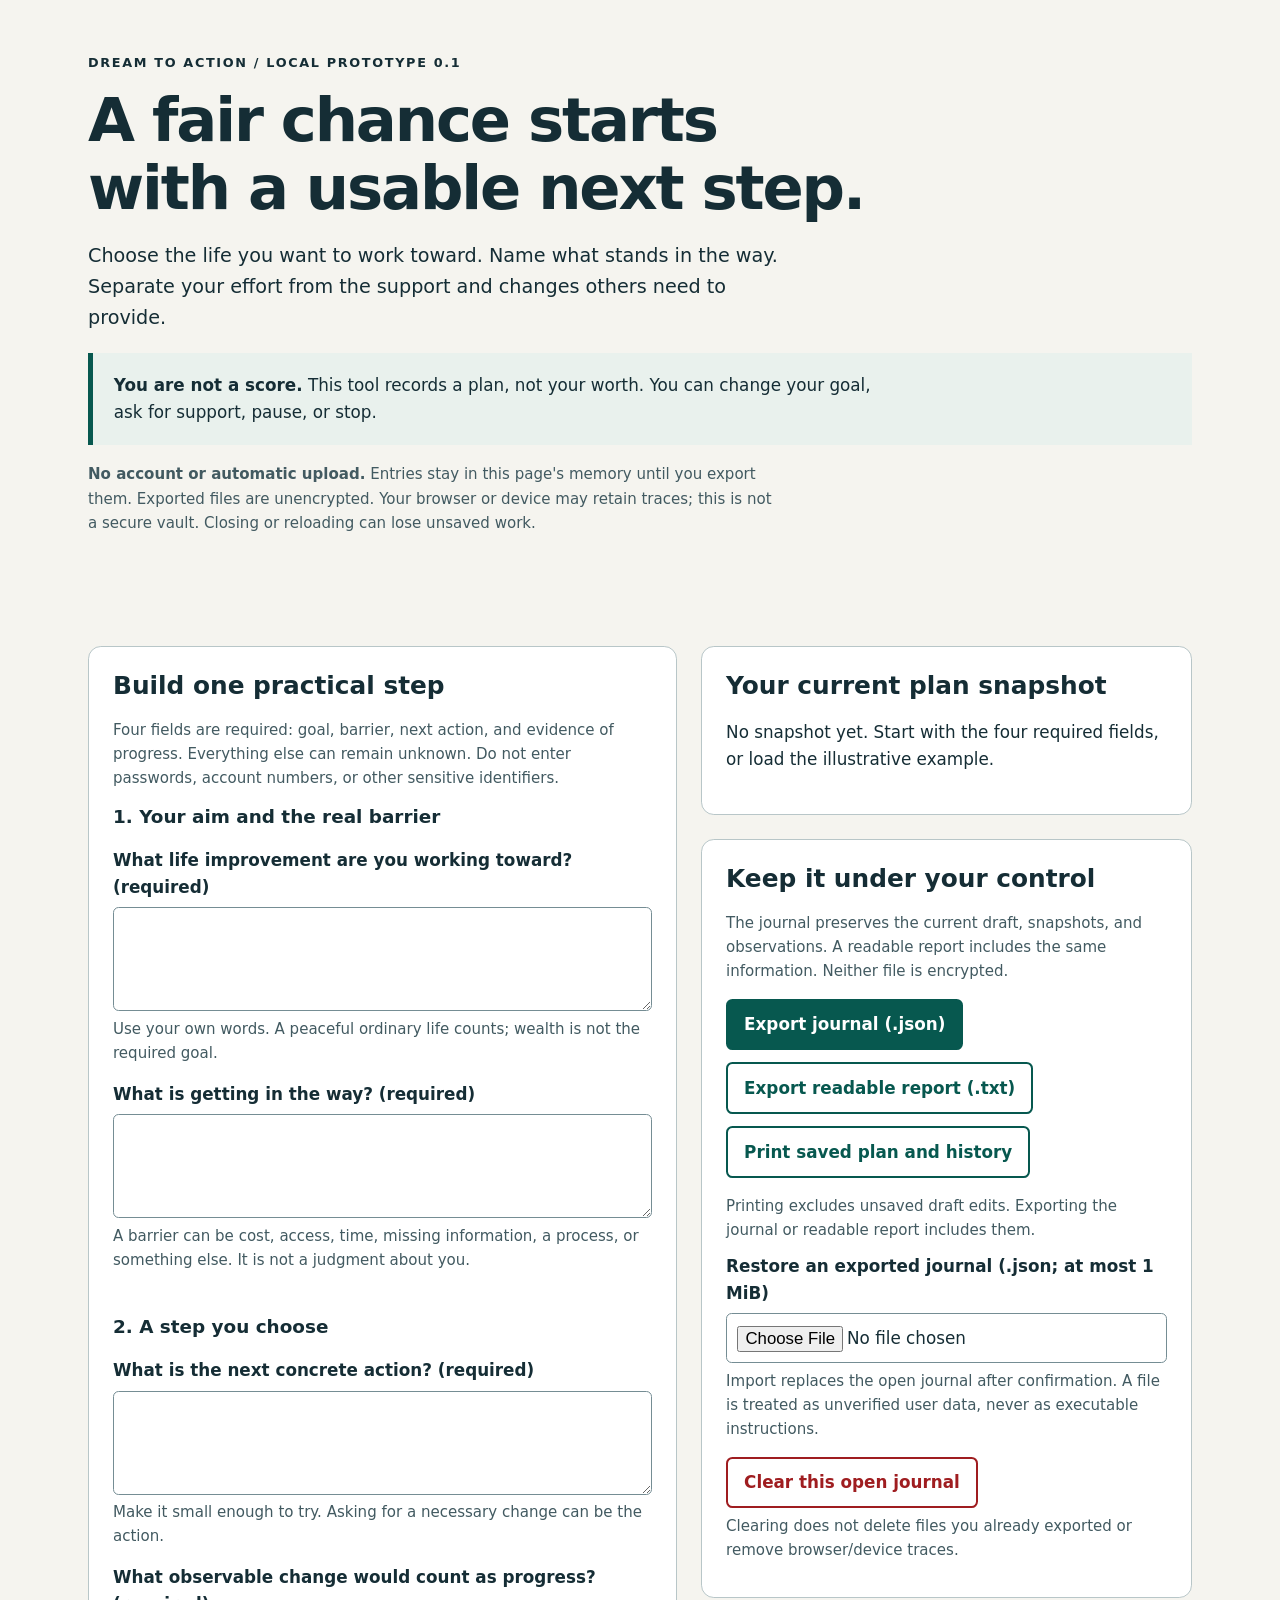
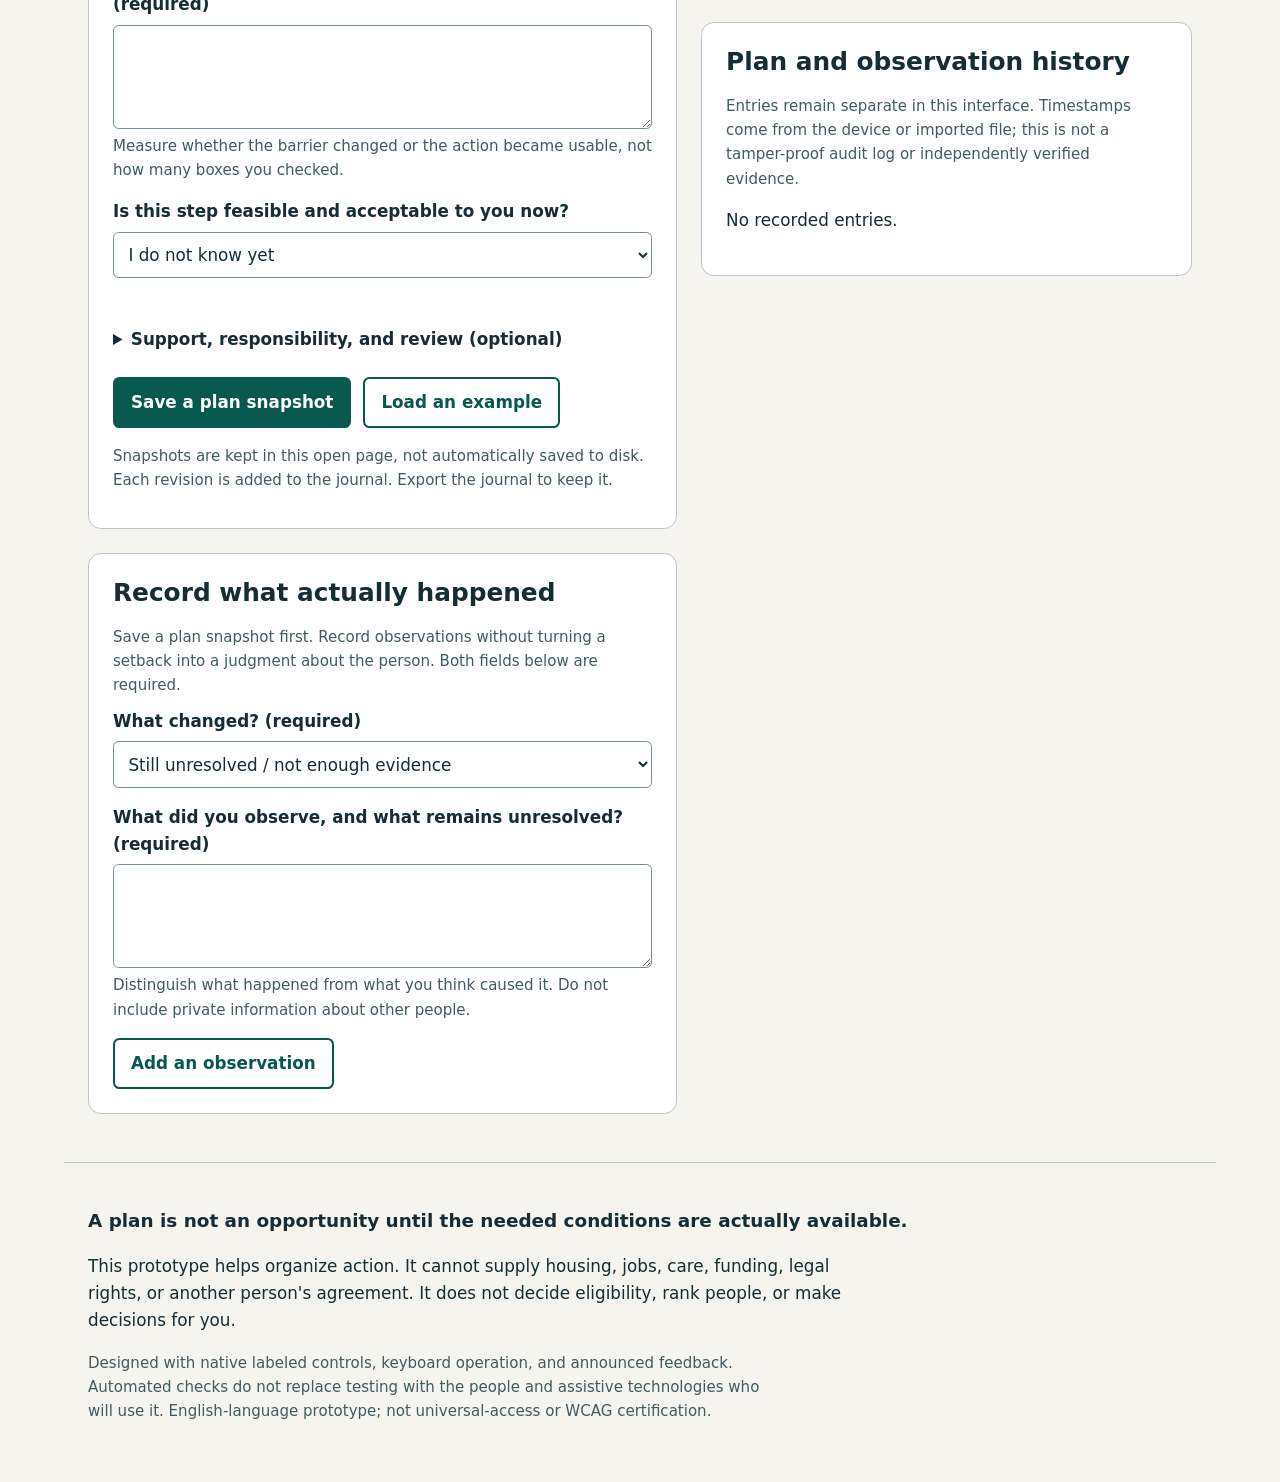
==== index.html @ 6ec4b495 "Publish complete Dream to Action v0.1 with founding conversation and reproducibility checks Preserve" ====
<!doctype html>
<html lang="en">
<head>
<meta charset="utf-8">
<meta name="viewport" content="width=device-width, initial-scale=1">
<meta http-equiv="Content-Security-Policy" content="default-src 'none'; script-src 'sha256-R9F+Taz3byM8hyE/hHbQp2+/7VkhnwLagplMuANRG6Q='; style-src 'sha256-uotKH2e8E8vW1RU0Y1NpC5rX1EJwdZsv2LJF6zvlFgg='; connect-src 'none'; img-src 'none'; font-src 'none'; base-uri 'none'; form-action 'none'; object-src 'none'">
<meta name="description" content="A local, person-directed workbench for one goal, one barrier, one next step, and an honest review.">
<title>Dream to Action — One goal. One barrier. One next step.</title>
<style>
:root { color-scheme: light; --ink:#152d35; --muted:#425a61; --paper:#f5f4ef; --white:#fff; --line:#b8c6c8; --accent:#07584f; --soft:#e9f1ed; --warn:#713b00; --error:#9f1d20; }
* { box-sizing:border-box; }
body { margin:0; background:var(--paper); color:var(--ink); font:1.05rem/1.6 system-ui,-apple-system,"Segoe UI",sans-serif; }
a { color:var(--accent); text-decoration-thickness:.12em; text-underline-offset:.16em; }
button,input,textarea,select { font:inherit; }
button,a,input,textarea,select,summary { touch-action:manipulation; }
:focus-visible { outline:3px solid #111; outline-offset:4px; }
.skip { position:absolute; top:-8rem; left:1rem; background:white; padding:1rem; z-index:10; }
.skip:focus { top:1rem; }
header,main,footer { max-width:72rem; margin:auto; padding:1.5rem; }
header { padding-top:2.5rem; padding-bottom:1rem; }
.kicker { text-transform:uppercase; letter-spacing:.13em; font-size:.8rem; font-weight:750; }
h1 { font-size:clamp(2.3rem,5vw,3.8rem); line-height:1.12; margin:.5rem 0 1rem; letter-spacing:-.035em; }
h2 { line-height:1.25; font-size:1.55rem; margin:0 0 1rem; }
h3 { font-size:1.12rem; margin:1.5rem 0 .4rem; }
p { max-width:72ch; }
.lead { font-size:1.2rem; max-width:58ch; }
.muted,.hint { color:var(--muted); }
.hint { font-size:.94rem; margin:.35rem 0 .7rem; }
.notice { border-left:5px solid var(--accent); background:var(--soft); padding:1rem 1.3rem; margin:1.1rem 0; }
.notice p { margin:.2rem 0; }
.layout { display:grid; grid-template-columns:minmax(0,1.2fr) minmax(0,1fr); gap:1.5rem; align-items:start; }
.panel { background:var(--white); border:1px solid var(--line); border-radius:.8rem; padding:1.5rem; margin-bottom:1.5rem; min-width:0; }
fieldset { border:0; margin:0 0 1.5rem; padding:0; min-width:0; }
legend { font-size:1.15rem; font-weight:750; margin-bottom:1rem; padding:0; }
.field { margin-bottom:1rem; }
label { display:block; font-weight:650; margin-bottom:.4rem; }
input,textarea,select { display:block; width:100%; border:1.5px solid #758d94; border-radius:.35rem; padding:.65rem; background:white; color:var(--ink); min-height:2.9rem; }
textarea { min-height:6.5rem; resize:vertical; }
[aria-invalid="true"] { border:2px solid var(--error); }
.buttons { display:flex; gap:.75rem; flex-wrap:wrap; margin:1rem 0; }
button { min-height:2.85rem; padding:.65rem 1rem; border:2px solid var(--accent); border-radius:.4rem; background:var(--accent); color:white; cursor:pointer; font-weight:650; }
button.secondary { color:var(--accent); background:white; }
button.danger { border-color:var(--error); color:var(--error); background:white; }
button:hover { text-decoration:underline; }
button:disabled { opacity:.6; cursor:not-allowed; }
small { font-size:.9rem; }
summary { font-weight:650; cursor:pointer; padding:.5rem 0; }
details { margin:.75rem 0; }
.error { border:2px solid var(--error); padding:1rem; margin-bottom:1rem; }
.error p { margin-top:0; font-weight:700; }
#status { min-height:1.6em; font-weight:650; }
.pill { display:inline-block; padding:.25rem .65rem; background:var(--soft); border:1px solid var(--accent); border-radius:.3rem; font-weight:650; }
.warning { color:var(--warn); }
dl { margin:1rem 0; }
dt { font-weight:700; margin-top:1rem; }
dd { margin:.2rem 0 0; white-space:pre-wrap; overflow-wrap:anywhere; }
#history-list { padding-left:1.5rem; }
#history-list li { margin-bottom:1.3rem; padding-left:.2rem; }
#history-list p { margin:.3rem 0; white-space:pre-wrap; overflow-wrap:anywhere; }
.meta { font-size:.9rem; color:var(--muted); }
.rule { font-size:1.15rem; font-weight:650; }
footer { padding-bottom:3rem; border-top:1px solid var(--line); }
[hidden] { display:none!important; }
@media(max-width:50rem) { .layout { grid-template-columns:1fr; } header,main,footer { padding:1.1rem; } .panel { padding:1.1rem; } }
@media print { body { background:white; color:black; font-size:11pt; } header,footer { padding:.4rem; } main { padding:0; } .layout { display:block; } .no-print,#status,#errors,#edit-panel,#review-panel,#file-panel { display:none!important; } .panel { border:0; padding:0; } h1 { font-size:24pt; } #preview-panel { display:block; } #history-list li { break-inside:avoid; } }
</style>
</head>
<body>
<a class="skip" href="#main">Skip to the workbench</a>
<header>
<p class="kicker">Dream to Action / Local prototype 0.1</p>
<h1>A fair chance starts<br>with a usable next step.</h1>
<p class="lead">Choose the life you want to work toward. Name what stands in the way. Separate your effort from the support and changes others need to provide.</p>
<div class="notice"><p><strong>You are not a score.</strong> This tool records a plan, not your worth. You can change your goal, ask for support, pause, or stop.</p></div>
<p class="hint no-print"><strong>No account or automatic upload.</strong> Entries stay in this page's memory until you export them. Exported files are unencrypted. Your browser or device may retain traces; this is not a secure vault. Closing or reloading can lose unsaved work.</p>
<noscript><div class="notice"><p>JavaScript is disabled. The form remains readable, but snapshots, exports, and review records require JavaScript. The companion PILOT.md is a plain-text alternative.</p></div></noscript>
</header>
<main id="main" tabindex="-1">
<p id="status" role="status" aria-live="polite" aria-atomic="true"></p>
<div id="errors" class="error" tabindex="-1" role="alert" aria-atomic="true" hidden></div>
<div class="layout">
<div>
<section class="panel" id="edit-panel" aria-labelledby="edit-title">
<h2 id="edit-title">Build one practical step</h2>
<p class="hint" id="form-help">Four fields are required: goal, barrier, next action, and evidence of progress. Everything else can remain unknown. Do not enter passwords, account numbers, or other sensitive identifiers.</p>
<form id="plan-form" novalidate autocomplete="off" aria-describedby="form-help">
<fieldset><legend>1. Your aim and the real barrier</legend>
<div class="field"><label for="goal">What life improvement are you working toward? (required)</label><textarea id="goal" name="goal" maxlength="4000" required aria-describedby="goal-help"></textarea><p class="hint" id="goal-help">Use your own words. A peaceful ordinary life counts; wealth is not the required goal.</p></div>
<div class="field"><label for="barrier">What is getting in the way? (required)</label><textarea id="barrier" name="barrier" maxlength="4000" required aria-describedby="barrier-help"></textarea><p class="hint" id="barrier-help">A barrier can be cost, access, time, missing information, a process, or something else. It is not a judgment about you.</p></div>
</fieldset>
<fieldset><legend>2. A step you choose</legend>
<div class="field"><label for="action">What is the next concrete action? (required)</label><textarea id="action" name="action" maxlength="4000" required aria-describedby="action-help"></textarea><p class="hint" id="action-help">Make it small enough to try. Asking for a necessary change can be the action.</p></div>
<div class="field"><label for="evidence">What observable change would count as progress? (required)</label><textarea id="evidence" name="evidence" maxlength="4000" required aria-describedby="evidence-help"></textarea><p class="hint" id="evidence-help">Measure whether the barrier changed or the action became usable, not how many boxes you checked.</p></div>
<div class="field"><label for="readiness">Is this step feasible and acceptable to you now?</label><select id="readiness" name="readiness"><option value="unknown">I do not know yet</option><option value="ready">I believe it is ready to try</option><option value="blocked">Support or a change is needed first</option><option value="paused">I choose to pause</option></select></div>
</fieldset>
<details id="support-details"><summary>Support, responsibility, and review (optional)</summary>
<fieldset><legend>3. Do not carry the whole burden yourself</legend>
<div class="field"><label for="owner">Who will take the next action?</label><input id="owner" name="owner" maxlength="4000" value="Me" aria-describedby="owner-help"><p class="hint" id="owner-help">Naming another person does not mean they have agreed. Record only a role or nickname when sufficient.</p></div>
<div class="field"><label for="support">What support or external change does the next action need?</label><textarea id="support" name="support" maxlength="4000" aria-describedby="support-help"></textarea><p class="hint" id="support-help">For example: an accessible form, transport, time, equipment, an introduction, or an institutional decision.</p></div>
<div class="field"><label for="helper">Who could provide that support or change?</label><input id="helper" name="helper" maxlength="4000" aria-describedby="helper-help"><p class="hint" id="helper-help">This is a proposed dependency, not an assigned obligation or a message to that person.</p></div>
<div class="field"><label for="supportStatus">Has the required support been confirmed?</label><select id="supportStatus" name="supportStatus"><option value="unknown">Unknown / not confirmed</option><option value="requested">Requested, awaiting an answer</option><option value="confirmed">Confirmed, according to my information</option><option value="unavailable">Not available</option><option value="not_needed">No outside support needed for this step</option></select></div>
<div class="field"><label for="constraints">What limits must the step respect?</label><textarea id="constraints" name="constraints" maxlength="4000" aria-describedby="constraints-help"></textarea><p class="hint" id="constraints-help">Time, cost, accessibility, consent, privacy, effects on others, or a reason to stop. No financial details are required.</p></div>
<div class="field"><label for="reviewDate">When will you review it? (optional date)</label><input id="reviewDate" name="reviewDate" type="date" aria-describedby="review-help"><p class="hint" id="review-help">A planning date only. This tool does not schedule or send reminders.</p></div>
<div class="field"><label for="kind">What kind of record is this?</label><select id="kind" name="kind"><option value="self_reported">My plan — self-reported</option><option value="illustrative">Illustrative example — not a real result</option></select></div>
</fieldset></details>
<div class="buttons"><button type="submit">Save a plan snapshot</button><button type="button" id="example" class="secondary">Load an example</button></div>
<p class="hint">Snapshots are kept in this open page, not automatically saved to disk. Each revision is added to the journal. Export the journal to keep it.</p>
</form>
</section>
<section class="panel" id="review-panel" aria-labelledby="review-title">
<h2 id="review-title">Record what actually happened</h2>
<p class="hint" id="review-form-help">Save a plan snapshot first. Record observations without turning a setback into a judgment about the person. Both fields below are required.</p>
<form id="review-form" novalidate autocomplete="off" aria-describedby="review-form-help">
<div class="field"><label for="outcome">What changed? (required)</label><select id="outcome" name="outcome"><option value="unresolved">Still unresolved / not enough evidence</option><option value="improved">The barrier was reduced or access improved</option><option value="achieved">The chosen goal was reached</option><option value="no_change">No improvement observed</option><option value="harm">Harm or an unacceptable cost was observed</option><option value="changed_goal">I chose a different goal or direction</option></select></div>
<div class="field"><label for="observation">What did you observe, and what remains unresolved? (required)</label><textarea id="observation" name="observation" maxlength="4000" required aria-describedby="observation-help"></textarea><p class="hint" id="observation-help">Distinguish what happened from what you think caused it. Do not include private information about other people.</p></div>
<button type="submit" id="record-review" class="secondary">Add an observation</button>
</form>
</section>
</div>
<div>
<section class="panel" id="preview-panel" aria-labelledby="preview-title">
<h2 id="preview-title" tabindex="-1">Your current plan snapshot</h2>
<p id="empty-preview">No snapshot yet. Start with the four required fields, or load the illustrative example.</p>
<div id="preview-content" hidden></div>
</section>
<section class="panel" id="file-panel" aria-labelledby="file-title">
<h2 id="file-title">Keep it under your control</h2>
<p class="hint">The journal preserves the current draft, snapshots, and observations. A readable report includes the same information. Neither file is encrypted.</p>
<div class="buttons"><button type="button" id="export-json">Export journal (.json)</button><button type="button" id="export-text" class="secondary">Export readable report (.txt)</button><button type="button" id="print" class="secondary">Print saved plan and history</button></div>
<p class="hint">Printing excludes unsaved draft edits. Exporting the journal or readable report includes them.</p>
<div class="field"><label for="import-file">Restore an exported journal (.json; at most 1 MiB)</label><input type="file" id="import-file" accept=".json,application/json" aria-describedby="import-help"><p class="hint" id="import-help">Import replaces the open journal after confirmation. A file is treated as unverified user data, never as executable instructions.</p></div>
<button type="button" id="clear" class="danger">Clear this open journal</button>
<p class="hint">Clearing does not delete files you already exported or remove browser/device traces.</p>
</section>
<section class="panel" id="history-panel" aria-labelledby="history-title">
<h2 id="history-title">Plan and observation history</h2>
<p class="hint">Entries remain separate in this interface. Timestamps come from the device or imported file; this is not a tamper-proof audit log or independently verified evidence.</p>
<p id="empty-history">No recorded entries.</p>
<ol id="history-list"></ol>
</section>
</div>
</div>
</main>
<footer>
<p class="rule">A plan is not an opportunity until the needed conditions are actually available.</p>
<p>This prototype helps organize action. It cannot supply housing, jobs, care, funding, legal rights, or another person's agreement. It does not decide eligibility, rank people, or make decisions for you.</p>
<p class="hint">Designed with native labeled controls, keyboard operation, and announced feedback. Automated checks do not replace testing with the people and assistive technologies who will use it. English-language prototype; not universal-access or WCAG certification.</p>
</footer>
<script>
'use strict';
(() => {
  const VERSION = '1.0';
  const APP = 'Dream to Action';
  const LIMIT = 4000, MAX_ENTRIES = 500, MAX_BYTES = 1048576;
  const ids = ['goal','barrier','action','evidence','readiness','owner','support','helper','supportStatus','constraints','reviewDate','kind'];
  const required = ['goal','barrier','action','evidence'];
  const labels = {
    goal:'Chosen life improvement',barrier:'Barrier',action:'Next action',evidence:'Observable sign of progress',readiness:'Self-assessed readiness',
    owner:'Proposed action owner',support:'Required support or external change',helper:'Proposed support provider',supportStatus:'Support confirmation',
    constraints:'Limits and stop conditions',reviewDate:'Review date (no reminder scheduled)',kind:'Record type'
  };
  const choices = {
    readiness:{unknown:'I do not know yet',ready:'I believe it is ready to try',blocked:'Support or a change is needed first',paused:'I choose to pause'},
    supportStatus:{unknown:'Unknown / not confirmed',requested:'Requested, awaiting an answer',confirmed:'Confirmed, according to my information',unavailable:'Not available',not_needed:'No outside support needed for this step'},
    kind:{self_reported:'My plan — self-reported',illustrative:'Illustrative example — not a real result'},
    outcome:{unresolved:'Still unresolved / not enough evidence',improved:'The barrier was reduced or access improved',achieved:'The chosen goal was reached',no_change:'No improvement observed',harm:'Harm or an unacceptable cost was observed',changed_goal:'I chose a different goal or direction'}
  };
  const $ = id => document.getElementById(id);
  let plans = [], observations = [], fileDirty = false, importBusy = false;
  const stamp = () => new Date().toISOString();
  const readDraft = () => Object.fromEntries(ids.map(id => [id, $(id).value]));
  const blank = () => Object.fromEntries(ids.map(id => [id, id === 'owner' ? 'Me' : id === 'readiness' || id === 'supportStatus' ? 'unknown' : id === 'kind' ? 'self_reported' : '']));
  const latest = () => plans[plans.length-1];
  const same = (a,b) => ids.every(id => a[id] === b[id]);
  const hasContent = () => plans.length > 0 || observations.length > 0 || !same(readDraft(),blank()) || $('observation').value.trim() !== '';
  const planIsDirty = () => !latest() || !same(readDraft(),latest().fields);
  const setDraft = fields => ids.forEach(id => { $(id).value = fields[id]; });
  function say(message) { $('status').textContent = message; }
  function clearErrors() {
    $('errors').replaceChildren(); $('errors').hidden = true;
    document.querySelectorAll('[aria-invalid]').forEach(el => el.removeAttribute('aria-invalid'));
  }
  function fail(messages) {
    clearErrors();
    const p = document.createElement('p'); p.textContent = 'Please address the following:';
    const ul = document.createElement('ul');
    messages.forEach(([id,message]) => {
      const li = document.createElement('li');
      if (id && $(id)) {
        const a = document.createElement('a'); a.href = '#' + id; a.textContent = message;
        a.addEventListener('click',event => {
          event.preventDefault(); const field = $(id); const details = field.closest('details');
          if (details) details.open = true; field.focus();
        });
        li.append(a); $(id).setAttribute('aria-invalid','true');
      } else li.textContent = message;
      ul.append(li);
    });
    $('errors').append(p,ul); $('errors').hidden = false; $('errors').focus();
  }
  function validDate(value) {
    if (!value) return true;
    if (!/^\d{4}-\d{2}-\d{2}$/.test(value) || value.startsWith('0000')) return false;
    const date = new Date(value+'T00:00:00.000Z');
    return !Number.isNaN(date.getTime()) && date.toISOString().slice(0,10) === value;
  }
  function validateFields(fields, requireComplete) {
    const problems = [];
    ids.forEach(id => {
      if (typeof fields[id] !== 'string' || fields[id].length > LIMIT) problems.push([id,labels[id]+' must be text of at most '+LIMIT+' characters.']);
      else if (choices[id] && !Object.hasOwn(choices[id],fields[id])) problems.push([id,labels[id]+' has an unsupported value.']);
    });
    if (requireComplete) required.forEach(id => { if (typeof fields[id] === 'string' && !fields[id].trim()) problems.push([id,labels[id]+' is required.']); });
    if (typeof fields.reviewDate === 'string' && !validDate(fields.reviewDate)) problems.push(['reviewDate','Enter a valid review date or leave it blank.']);
    return problems;
  }
  function feasibility(fields) {
    if (fields.readiness === 'paused') return 'Paused by choice — no action is required by this tool.';
    if (fields.support.trim() && fields.supportStatus === 'not_needed') return 'Clarify support: a required dependency is listed, but marked not needed. The tool cannot resolve that contradiction.';
    if (fields.supportStatus === 'unavailable') return 'Needs a different support path — the listed support is not available.';
    if (fields.support.trim() && fields.supportStatus !== 'confirmed') return 'Required support is not confirmed. Do not count this step as available yet.';
    if (fields.readiness === 'blocked') return 'Support or a change is needed first. This is a condition of the step, not a personal failure.';
    if (fields.readiness === 'ready' && (fields.supportStatus === 'confirmed' || fields.supportStatus === 'not_needed')) return 'Ready to consider trying, by your report — feasibility and safety are not independently verified.';
    return 'Feasibility is still unconfirmed. Check time, cost, access, consent, and required support before acting.';
  }
  const display = (id,value) => choices[id] ? choices[id][value] : value || 'Not specified';
  function make(tag,text,className) { const el = document.createElement(tag); el.textContent = text; if (className) el.className = className; return el; }
  function fieldsDL(fields) {
    const dl = document.createElement('dl');
    ids.forEach(id => dl.append(make('dt',labels[id]),make('dd',display(id,fields[id]))));
    return dl;
  }
  function render() {
    const item = latest();
    $('empty-preview').hidden = Boolean(item); $('preview-content').hidden = !item;
    $('preview-content').replaceChildren();
    if (item) {
      $('preview-content').append(make('p',display('kind',item.fields.kind),'pill'),make('p',feasibility(item.fields),'notice'),make('p','Snapshot '+item.id+' · '+item.createdAt,'meta'),fieldsDL(item.fields));
      if (planIsDirty()) $('preview-content').prepend(make('p','Draft changes are not in this saved snapshot yet. Export includes the draft; printing does not.','warning'));
    }
    $('history-list').replaceChildren();
    // Preserve snapshot order and each snapshot's observation order rather than trusting imported clocks.
    for (const p of plans) {
      const li = document.createElement('li');
      li.append(make('p','Plan '+p.id+' · '+p.createdAt,'meta'),make('p',p.fields.goal),make('p','Action: '+p.fields.action));
      const details = document.createElement('details'); details.append(make('summary','Read this plan snapshot'),fieldsDL(p.fields)); li.append(details);
      $('history-list').append(li);
      for (const o of observations.filter(o => o.planId === p.id)) {
        const review = document.createElement('li');
        review.append(make('p','Observation '+o.id+' about '+o.planId+' · '+o.createdAt,'meta'),make('p',display('outcome',o.outcome)),make('p',o.note));
        $('history-list').append(review);
      }
    }
    $('empty-history').hidden = plans.length > 0;
  }
  function savePlan(event) {
    event.preventDefault(); clearErrors(); const fields = readDraft();
    const errors = validateFields(fields,true);
    if (plans.length >= MAX_ENTRIES) errors.push([null,'This journal has reached 500 plan snapshots. Export it and start a new journal.']);
    if (errors.length) return fail(errors);
    const id = 'p-'+String(plans.length+1).padStart(4,'0');
    plans.push({id,createdAt:stamp(),fields}); fileDirty = true; render(); say('Plan snapshot '+id+' recorded in this page. Export the journal to keep it.');
  }
  $('plan-form').addEventListener('submit',savePlan);
  $('plan-form').addEventListener('input',() => { fileDirty = true; render(); });
  $('plan-form').addEventListener('change',() => { fileDirty = true; render(); });
  $('observation').addEventListener('input',() => { fileDirty = true; });
  $('outcome').addEventListener('change',() => { fileDirty = true; });
  $('review-form').addEventListener('submit',event => {
    event.preventDefault(); clearErrors(); const errors = [];
    if (!latest()) errors.push([null,'Save a plan snapshot before adding an observation.']);
    else if (planIsDirty()) errors.push([null,'Your plan has unsaved changes. Save a snapshot first so this observation refers to the correct plan.']);
    if (!$('observation').value.trim()) errors.push(['observation','Describe what you observed.']);
    if ($('observation').value.length > LIMIT) errors.push(['observation','Keep the observation within 4000 characters.']);
    if (!Object.hasOwn(choices.outcome,$('outcome').value)) errors.push(['outcome','Select a supported outcome.']);
    if (observations.length >= MAX_ENTRIES) errors.push([null,'This journal has reached 500 observations. Export it and start a new journal.']);
    if (errors.length) return fail(errors);
    const id = 'o-'+String(observations.length+1).padStart(4,'0');
    observations.push({id,createdAt:stamp(),planId:latest().id,outcome:$('outcome').value,note:$('observation').value});
    $('observation').value = ''; $('outcome').value = 'unresolved'; fileDirty = true; render(); say('Observation '+id+' recorded as your report, not independently verified evidence. Export to keep it.');
  });
  $('example').addEventListener('click',() => {
    if (hasContent() && !window.confirm('Replace only the current draft with an illustrative example? Saved snapshots remain. Export first to preserve unsaved draft edits.')) return;
    clearErrors();
    setDraft({
      goal:'Complete a work report independently and keep control over my working time.',
      barrier:'The report template has unclear field labels, and the keyboard path has not been checked.',
      action:'Use a fictional sample report to check the required fields and keyboard path; record one blocking issue.',
      evidence:'The blocking field can be identified and completed using the chosen access method, and the completed output is checked against the sample.',
      readiness:'unknown',owner:'The person choosing this goal',
      support:'A blank sample template and an agreed route to the person who can change it.',
      helper:'Template owner — not contacted by this tool',supportStatus:'unknown',
      constraints:'Use fictional data. Do not submit real work or automate consequential decisions. Stop if the output is unreliable.',reviewDate:'',kind:'illustrative'
    });
    fileDirty = true; render(); say('Illustrative example loaded. No person has been contacted, and no real-world result is claimed.'); $('goal').focus();
  });
  function bundle() {
    return {app:APP,schemaVersion:VERSION,exportedAt:stamp(),draft:readDraft(),reviewDraft:{outcome:$('outcome').value,note:$('observation').value},plans,observations};
  }
  function download(content,type,name) {
    const blob = new Blob([content],{type});
    const url = URL.createObjectURL(blob); const a = document.createElement('a');
    a.href = url; a.download = name; document.body.append(a); a.click(); a.remove(); setTimeout(() => URL.revokeObjectURL(url),30000);
  }
  function makeText(data) {
    const lines = [APP+' — readable journal','Exported: '+data.exportedAt,'All entries are self-reported or explicitly illustrative. No independent verification.','Files are unencrypted. No messages or reminders have been sent.',''];
    const addFields = fields => { ids.forEach(id => lines.push(labels[id]+':',display(id,fields[id]),'')); lines.push('Feasibility note:',feasibility(fields),''); };
    lines.push('CURRENT DRAFT (may differ from the last saved snapshot)',''); addFields(data.draft);
    if (data.reviewDraft.note || data.reviewDraft.outcome !== 'unresolved') lines.push('UNSAVED OBSERVATION DRAFT',display('outcome',data.reviewDraft.outcome),data.reviewDraft.note,'');
    lines.push('PLAN SNAPSHOTS AND LINKED OBSERVATIONS','');
    for (const p of data.plans) {
      lines.push('PLAN '+p.id+' | '+p.createdAt,''); addFields(p.fields);
      for (const o of data.observations.filter(o => o.planId === p.id)) lines.push('OBSERVATION '+o.id+' | '+o.createdAt+' | Plan '+o.planId,display('outcome',o.outcome),o.note,'');
    }
    lines.push('LIMITS','The tool cannot provide services, funding, rights, or other people\'s agreement.','A date is a planning note, not a scheduled reminder.','Timestamps and imported records are unverified; this is not a tamper-proof audit log.','');
    return lines.join('\n');
  }
  $('export-json').addEventListener('click',() => {
    clearErrors(); const data = bundle();
    try { const checked = validateBundle(data); const text = JSON.stringify(checked,null,2)+'\n';
      if (new Blob([text]).size > MAX_BYTES) throw new Error('This journal exceeds the 1 MiB import limit. Export the readable report for preservation; then start a smaller journal.');
      download(text,'application/json','dream-to-action-journal.json'); fileDirty = false;
      say('Journal download requested. Verify the file was saved; it includes the draft and history and is not encrypted.');
    } catch (error) { fail([[null,error.message]]); }
  });
  $('export-text').addEventListener('click',() => {
    download(makeText(bundle()),'text/plain;charset=utf-8','dream-to-action-report.txt');
    say('Readable report download requested. This text report cannot be reimported as a journal; JSON preserves the editable structure.');
  });
  $('print').addEventListener('click',() => { if (!latest()) return fail([[null,'Save a plan snapshot before printing.']]); window.print(); });
  function object(value,name,keys) {
    if (!value || typeof value !== 'object' || Array.isArray(value) || Object.keys(value).some(key => !keys.includes(key)) || keys.some(key => !Object.hasOwn(value,key))) throw new Error(name+' has a missing or unsupported field.');
  }
  function timestamp(value) {
    if (typeof value !== 'string' || !/^\d{4}-\d{2}-\d{2}T\d{2}:\d{2}:\d{2}\.\d{3}Z$/.test(value)) return false;
    const date = new Date(value); return !Number.isNaN(date.getTime()) && date.toISOString() === value;
  }
  function checkedFields(value,complete) {
    object(value,'Plan fields',ids); const problems = validateFields(value,complete);
    if (problems.length) throw new Error(problems[0][1]);
    return Object.fromEntries(ids.map(id => [id,value[id]]));
  }
  function validateBundle(data) {
    object(data,'Journal',['app','schemaVersion','exportedAt','draft','reviewDraft','plans','observations']);
    if (data.app !== APP || data.schemaVersion !== VERSION) throw new Error('Unsupported journal type or schema version.');
    if (!timestamp(data.exportedAt)) throw new Error('The journal export timestamp is invalid.');
    if (!Array.isArray(data.plans) || !Array.isArray(data.observations) || data.plans.length > MAX_ENTRIES || data.observations.length > MAX_ENTRIES) throw new Error('Journal arrays are invalid or exceed 500 entries each.');
    const draft = checkedFields(data.draft,false);
    object(data.reviewDraft,'Observation draft',['outcome','note']);
    if (!Object.hasOwn(choices.outcome,data.reviewDraft.outcome) || typeof data.reviewDraft.note !== 'string' || data.reviewDraft.note.length > LIMIT) throw new Error('The observation draft is invalid.');
    const cleanPlans = data.plans.map((p,index) => {
      object(p,'Plan snapshot',['id','createdAt','fields']);
      if (p.id !== 'p-'+String(index+1).padStart(4,'0') || !timestamp(p.createdAt)) throw new Error('Plan IDs or timestamps are invalid.');
      return {id:p.id,createdAt:p.createdAt,fields:checkedFields(p.fields,true)};
    });
    const existing = new Set(cleanPlans.map(p => p.id));
    let lastPlanNumber = 0;
    const cleanObservations = data.observations.map((o,index) => {
      object(o,'Observation',['id','createdAt','planId','outcome','note']);
      if (o.id !== 'o-'+String(index+1).padStart(4,'0') || !timestamp(o.createdAt) || !existing.has(o.planId)) throw new Error('Observation IDs, timestamps, or plan references are invalid.');
      const planNumber = Number(o.planId.slice(2));
      if (planNumber < lastPlanNumber) throw new Error('Observation order is inconsistent with forward-only plan revisions.');
      lastPlanNumber = planNumber;
      if (!Object.hasOwn(choices.outcome,o.outcome) || typeof o.note !== 'string' || !o.note.trim() || o.note.length > LIMIT) throw new Error('An observation has an invalid outcome or note.');
      return {id:o.id,createdAt:o.createdAt,planId:o.planId,outcome:o.outcome,note:o.note};
    });
    return {app:APP,schemaVersion:VERSION,exportedAt:data.exportedAt,draft,reviewDraft:{outcome:data.reviewDraft.outcome,note:data.reviewDraft.note},plans:cleanPlans,observations:cleanObservations};
  }
  $('import-file').addEventListener('change',async () => {
    const file = $('import-file').files[0]; if (!file || importBusy) return;
    clearErrors();
    const original = JSON.stringify(bundle(),(key,value) => key === 'exportedAt' ? undefined : value);
    try {
      if (file.size > MAX_BYTES) throw new Error('File is larger than 1 MiB. Nothing was imported.');
      importBusy = true;
      const data = validateBundle(JSON.parse(await file.text()));
      const current = JSON.stringify(bundle(),(key,value) => key === 'exportedAt' ? undefined : value);
      if (original !== current) throw new Error('The open journal changed while the file was read. Import again after finishing those edits.');
      if (hasContent() && !window.confirm('Replace this open journal with the imported one? Export first to preserve your current work.')) { say('Import cancelled. Current work is unchanged.'); return; }
      plans = data.plans; observations = data.observations; setDraft(data.draft);
      $('outcome').value = data.reviewDraft.outcome; $('observation').value = data.reviewDraft.note;
      fileDirty = false; render(); say('Journal restored. Imported entries and timestamps are unverified user data.');
    } catch (error) { fail([[null,'Import rejected: '+(error instanceof SyntaxError ? 'The file is not valid JSON.' : error.message)]]); }
    finally { $('import-file').value = ''; importBusy = false; }
  });
  $('clear').addEventListener('click',() => {
    if (hasContent() && !window.confirm('Clear the open draft and journal? Export first to keep them. Exported files and browser/device traces are not deleted.')) return;
    plans = []; observations = []; setDraft(blank()); $('review-form').reset(); fileDirty = false; clearErrors(); render(); say('Open journal cleared. Existing exported files and browser/device traces were not deleted.'); $('goal').focus();
  });
  window.addEventListener('beforeunload',event => { if (fileDirty) { event.preventDefault(); event.returnValue = ''; } });
  setDraft(blank()); render();
})();
</script>
</body>
</html>
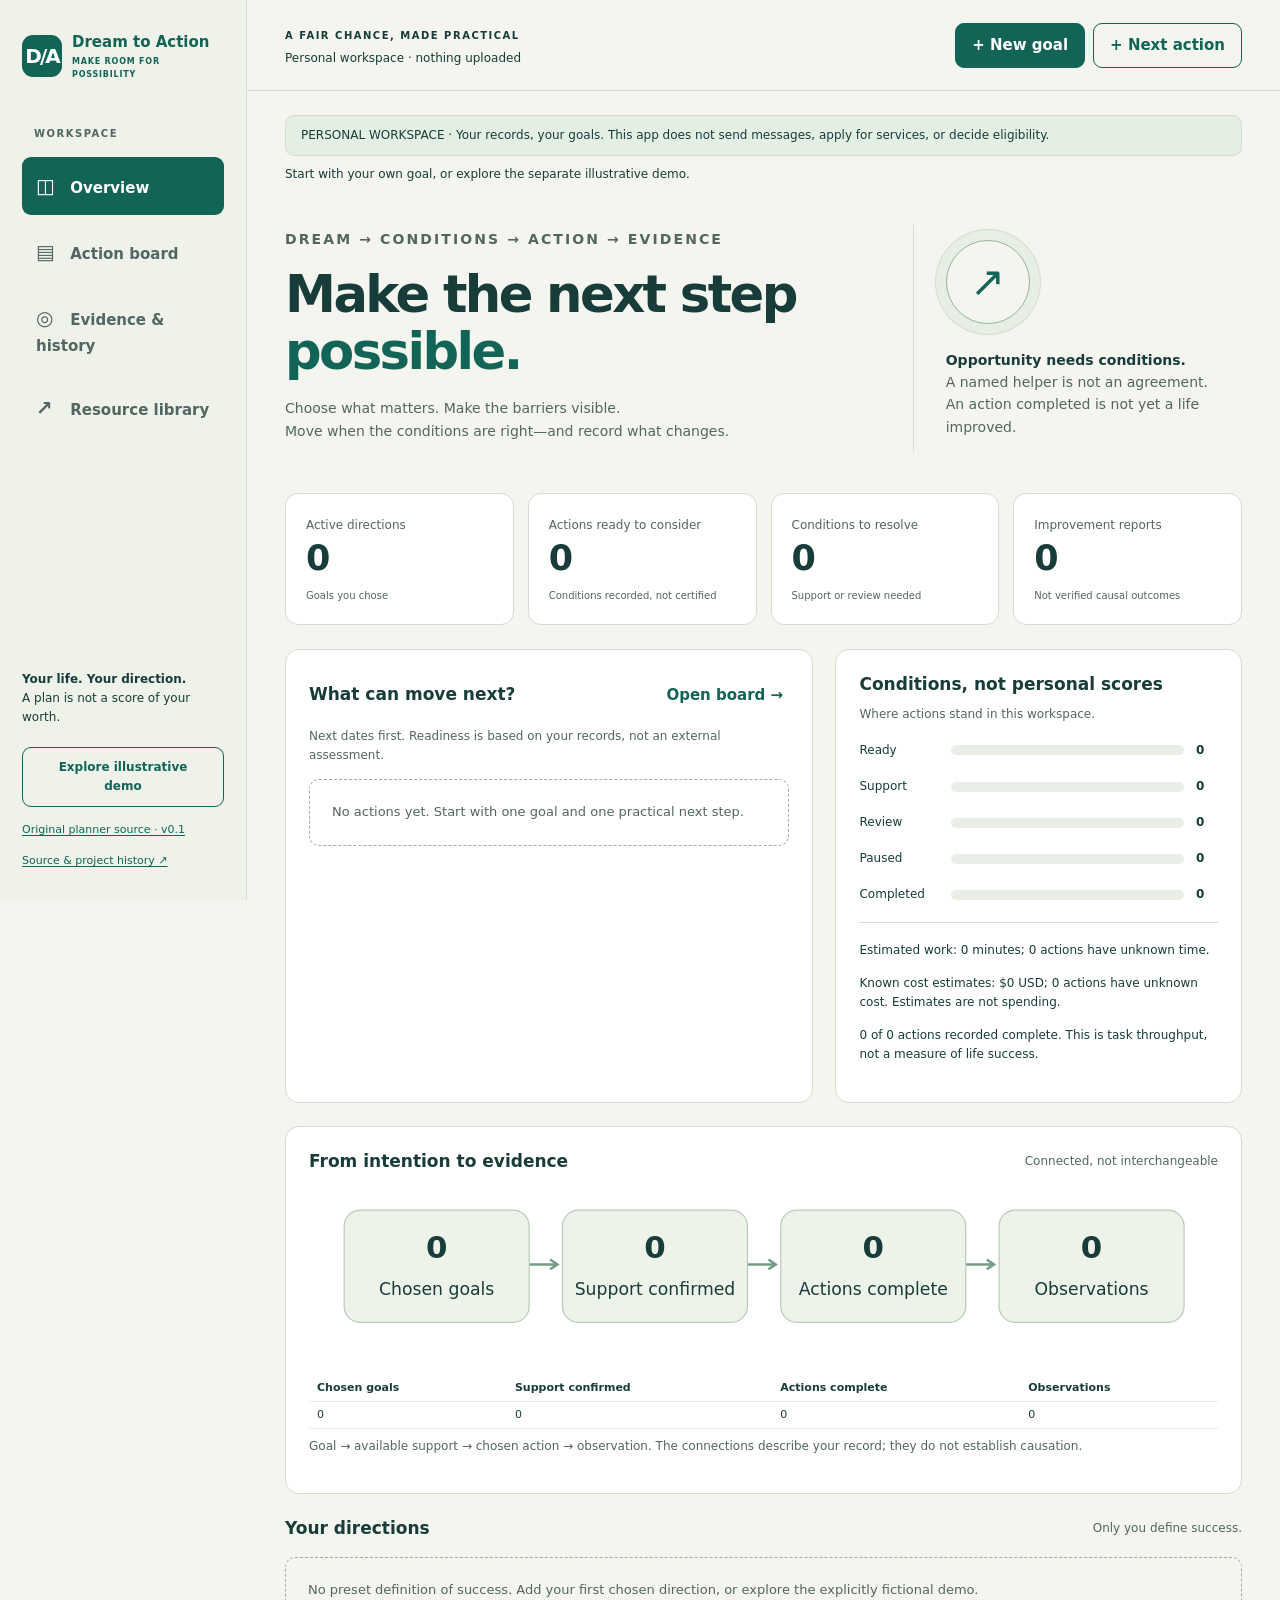
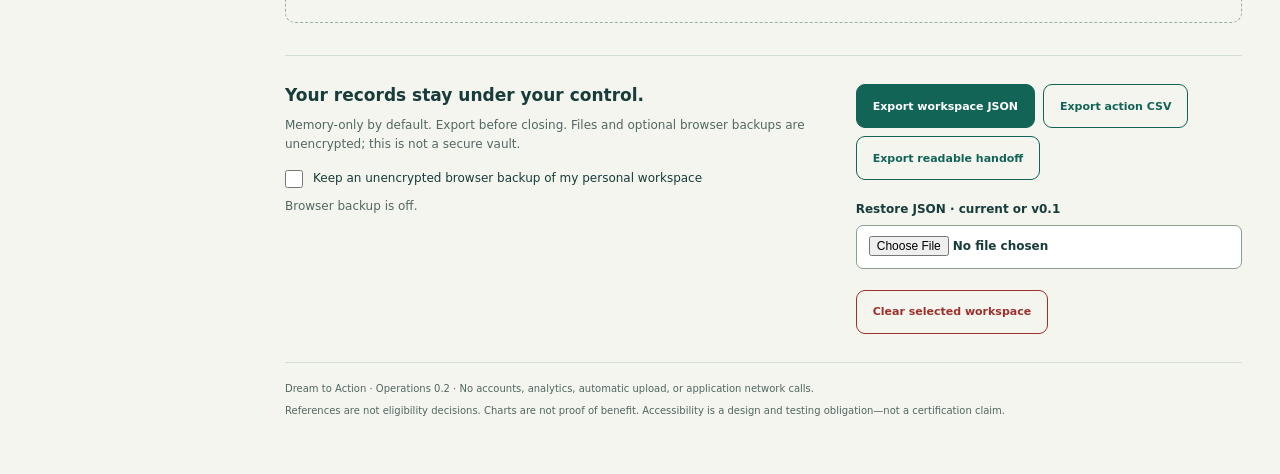
==== commit dbc4c3b3: "Materialize verified operations candidate" ====
--- a/index.html
+++ b/index.html
@@ -1,395 +1,148 @@
-<!doctype html>
-<html lang="en">
-<head>
-<meta charset="utf-8">
-<meta name="viewport" content="width=device-width, initial-scale=1">
-<meta http-equiv="Content-Security-Policy" content="default-src 'none'; script-src 'sha256-R9F+Taz3byM8hyE/hHbQp2+/7VkhnwLagplMuANRG6Q='; style-src 'sha256-uotKH2e8E8vW1RU0Y1NpC5rX1EJwdZsv2LJF6zvlFgg='; connect-src 'none'; img-src 'none'; font-src 'none'; base-uri 'none'; form-action 'none'; object-src 'none'">
-<meta name="description" content="A local, person-directed workbench for one goal, one barrier, one next step, and an honest review.">
-<title>Dream to Action — One goal. One barrier. One next step.</title>
-<style>
-:root { color-scheme: light; --ink:#152d35; --muted:#425a61; --paper:#f5f4ef; --white:#fff; --line:#b8c6c8; --accent:#07584f; --soft:#e9f1ed; --warn:#713b00; --error:#9f1d20; }
-* { box-sizing:border-box; }
-body { margin:0; background:var(--paper); color:var(--ink); font:1.05rem/1.6 system-ui,-apple-system,"Segoe UI",sans-serif; }
-a { color:var(--accent); text-decoration-thickness:.12em; text-underline-offset:.16em; }
-button,input,textarea,select { font:inherit; }
-button,a,input,textarea,select,summary { touch-action:manipulation; }
-:focus-visible { outline:3px solid #111; outline-offset:4px; }
-.skip { position:absolute; top:-8rem; left:1rem; background:white; padding:1rem; z-index:10; }
-.skip:focus { top:1rem; }
-header,main,footer { max-width:72rem; margin:auto; padding:1.5rem; }
-header { padding-top:2.5rem; padding-bottom:1rem; }
-.kicker { text-transform:uppercase; letter-spacing:.13em; font-size:.8rem; font-weight:750; }
-h1 { font-size:clamp(2.3rem,5vw,3.8rem); line-height:1.12; margin:.5rem 0 1rem; letter-spacing:-.035em; }
-h2 { line-height:1.25; font-size:1.55rem; margin:0 0 1rem; }
-h3 { font-size:1.12rem; margin:1.5rem 0 .4rem; }
-p { max-width:72ch; }
-.lead { font-size:1.2rem; max-width:58ch; }
-.muted,.hint { color:var(--muted); }
-.hint { font-size:.94rem; margin:.35rem 0 .7rem; }
-.notice { border-left:5px solid var(--accent); background:var(--soft); padding:1rem 1.3rem; margin:1.1rem 0; }
-.notice p { margin:.2rem 0; }
-.layout { display:grid; grid-template-columns:minmax(0,1.2fr) minmax(0,1fr); gap:1.5rem; align-items:start; }
-.panel { background:var(--white); border:1px solid var(--line); border-radius:.8rem; padding:1.5rem; margin-bottom:1.5rem; min-width:0; }
-fieldset { border:0; margin:0 0 1.5rem; padding:0; min-width:0; }
-legend { font-size:1.15rem; font-weight:750; margin-bottom:1rem; padding:0; }
-.field { margin-bottom:1rem; }
-label { display:block; font-weight:650; margin-bottom:.4rem; }
-input,textarea,select { display:block; width:100%; border:1.5px solid #758d94; border-radius:.35rem; padding:.65rem; background:white; color:var(--ink); min-height:2.9rem; }
-textarea { min-height:6.5rem; resize:vertical; }
-[aria-invalid="true"] { border:2px solid var(--error); }
-.buttons { display:flex; gap:.75rem; flex-wrap:wrap; margin:1rem 0; }
-button { min-height:2.85rem; padding:.65rem 1rem; border:2px solid var(--accent); border-radius:.4rem; background:var(--accent); color:white; cursor:pointer; font-weight:650; }
-button.secondary { color:var(--accent); background:white; }
-button.danger { border-color:var(--error); color:var(--error); background:white; }
-button:hover { text-decoration:underline; }
-button:disabled { opacity:.6; cursor:not-allowed; }
-small { font-size:.9rem; }
-summary { font-weight:650; cursor:pointer; padding:.5rem 0; }
-details { margin:.75rem 0; }
-.error { border:2px solid var(--error); padding:1rem; margin-bottom:1rem; }
-.error p { margin-top:0; font-weight:700; }
-#status { min-height:1.6em; font-weight:650; }
-.pill { display:inline-block; padding:.25rem .65rem; background:var(--soft); border:1px solid var(--accent); border-radius:.3rem; font-weight:650; }
-.warning { color:var(--warn); }
-dl { margin:1rem 0; }
-dt { font-weight:700; margin-top:1rem; }
-dd { margin:.2rem 0 0; white-space:pre-wrap; overflow-wrap:anywhere; }
-#history-list { padding-left:1.5rem; }
-#history-list li { margin-bottom:1.3rem; padding-left:.2rem; }
-#history-list p { margin:.3rem 0; white-space:pre-wrap; overflow-wrap:anywhere; }
-.meta { font-size:.9rem; color:var(--muted); }
-.rule { font-size:1.15rem; font-weight:650; }
-footer { padding-bottom:3rem; border-top:1px solid var(--line); }
-[hidden] { display:none!important; }
-@media(max-width:50rem) { .layout { grid-template-columns:1fr; } header,main,footer { padding:1.1rem; } .panel { padding:1.1rem; } }
-@media print { body { background:white; color:black; font-size:11pt; } header,footer { padding:.4rem; } main { padding:0; } .layout { display:block; } .no-print,#status,#errors,#edit-panel,#review-panel,#file-panel { display:none!important; } .panel { border:0; padding:0; } h1 { font-size:24pt; } #preview-panel { display:block; } #history-list li { break-inside:avoid; } }
-</style>
-</head>
-<body>
-<a class="skip" href="#main">Skip to the workbench</a>
-<header>
-<p class="kicker">Dream to Action / Local prototype 0.1</p>
-<h1>A fair chance starts<br>with a usable next step.</h1>
-<p class="lead">Choose the life you want to work toward. Name what stands in the way. Separate your effort from the support and changes others need to provide.</p>
-<div class="notice"><p><strong>You are not a score.</strong> This tool records a plan, not your worth. You can change your goal, ask for support, pause, or stop.</p></div>
-<p class="hint no-print"><strong>No account or automatic upload.</strong> Entries stay in this page's memory until you export them. Exported files are unencrypted. Your browser or device may retain traces; this is not a secure vault. Closing or reloading can lose unsaved work.</p>
-<noscript><div class="notice"><p>JavaScript is disabled. The form remains readable, but snapshots, exports, and review records require JavaScript. The companion PILOT.md is a plain-text alternative.</p></div></noscript>
-</header>
-<main id="main" tabindex="-1">
-<p id="status" role="status" aria-live="polite" aria-atomic="true"></p>
-<div id="errors" class="error" tabindex="-1" role="alert" aria-atomic="true" hidden></div>
-<div class="layout">
-<div>
-<section class="panel" id="edit-panel" aria-labelledby="edit-title">
-<h2 id="edit-title">Build one practical step</h2>
-<p class="hint" id="form-help">Four fields are required: goal, barrier, next action, and evidence of progress. Everything else can remain unknown. Do not enter passwords, account numbers, or other sensitive identifiers.</p>
-<form id="plan-form" novalidate autocomplete="off" aria-describedby="form-help">
-<fieldset><legend>1. Your aim and the real barrier</legend>
-<div class="field"><label for="goal">What life improvement are you working toward? (required)</label><textarea id="goal" name="goal" maxlength="4000" required aria-describedby="goal-help"></textarea><p class="hint" id="goal-help">Use your own words. A peaceful ordinary life counts; wealth is not the required goal.</p></div>
-<div class="field"><label for="barrier">What is getting in the way? (required)</label><textarea id="barrier" name="barrier" maxlength="4000" required aria-describedby="barrier-help"></textarea><p class="hint" id="barrier-help">A barrier can be cost, access, time, missing information, a process, or something else. It is not a judgment about you.</p></div>
-</fieldset>
-<fieldset><legend>2. A step you choose</legend>
-<div class="field"><label for="action">What is the next concrete action? (required)</label><textarea id="action" name="action" maxlength="4000" required aria-describedby="action-help"></textarea><p class="hint" id="action-help">Make it small enough to try. Asking for a necessary change can be the action.</p></div>
-<div class="field"><label for="evidence">What observable change would count as progress? (required)</label><textarea id="evidence" name="evidence" maxlength="4000" required aria-describedby="evidence-help"></textarea><p class="hint" id="evidence-help">Measure whether the barrier changed or the action became usable, not how many boxes you checked.</p></div>
-<div class="field"><label for="readiness">Is this step feasible and acceptable to you now?</label><select id="readiness" name="readiness"><option value="unknown">I do not know yet</option><option value="ready">I believe it is ready to try</option><option value="blocked">Support or a change is needed first</option><option value="paused">I choose to pause</option></select></div>
-</fieldset>
-<details id="support-details"><summary>Support, responsibility, and review (optional)</summary>
-<fieldset><legend>3. Do not carry the whole burden yourself</legend>
-<div class="field"><label for="owner">Who will take the next action?</label><input id="owner" name="owner" maxlength="4000" value="Me" aria-describedby="owner-help"><p class="hint" id="owner-help">Naming another person does not mean they have agreed. Record only a role or nickname when sufficient.</p></div>
-<div class="field"><label for="support">What support or external change does the next action need?</label><textarea id="support" name="support" maxlength="4000" aria-describedby="support-help"></textarea><p class="hint" id="support-help">For example: an accessible form, transport, time, equipment, an introduction, or an institutional decision.</p></div>
-<div class="field"><label for="helper">Who could provide that support or change?</label><input id="helper" name="helper" maxlength="4000" aria-describedby="helper-help"><p class="hint" id="helper-help">This is a proposed dependency, not an assigned obligation or a message to that person.</p></div>
-<div class="field"><label for="supportStatus">Has the required support been confirmed?</label><select id="supportStatus" name="supportStatus"><option value="unknown">Unknown / not confirmed</option><option value="requested">Requested, awaiting an answer</option><option value="confirmed">Confirmed, according to my information</option><option value="unavailable">Not available</option><option value="not_needed">No outside support needed for this step</option></select></div>
-<div class="field"><label for="constraints">What limits must the step respect?</label><textarea id="constraints" name="constraints" maxlength="4000" aria-describedby="constraints-help"></textarea><p class="hint" id="constraints-help">Time, cost, accessibility, consent, privacy, effects on others, or a reason to stop. No financial details are required.</p></div>
-<div class="field"><label for="reviewDate">When will you review it? (optional date)</label><input id="reviewDate" name="reviewDate" type="date" aria-describedby="review-help"><p class="hint" id="review-help">A planning date only. This tool does not schedule or send reminders.</p></div>
-<div class="field"><label for="kind">What kind of record is this?</label><select id="kind" name="kind"><option value="self_reported">My plan — self-reported</option><option value="illustrative">Illustrative example — not a real result</option></select></div>
-</fieldset></details>
-<div class="buttons"><button type="submit">Save a plan snapshot</button><button type="button" id="example" class="secondary">Load an example</button></div>
-<p class="hint">Snapshots are kept in this open page, not automatically saved to disk. Each revision is added to the journal. Export the journal to keep it.</p>
-</form>
-</section>
-<section class="panel" id="review-panel" aria-labelledby="review-title">
-<h2 id="review-title">Record what actually happened</h2>
-<p class="hint" id="review-form-help">Save a plan snapshot first. Record observations without turning a setback into a judgment about the person. Both fields below are required.</p>
-<form id="review-form" novalidate autocomplete="off" aria-describedby="review-form-help">
-<div class="field"><label for="outcome">What changed? (required)</label><select id="outcome" name="outcome"><option value="unresolved">Still unresolved / not enough evidence</option><option value="improved">The barrier was reduced or access improved</option><option value="achieved">The chosen goal was reached</option><option value="no_change">No improvement observed</option><option value="harm">Harm or an unacceptable cost was observed</option><option value="changed_goal">I chose a different goal or direction</option></select></div>
-<div class="field"><label for="observation">What did you observe, and what remains unresolved? (required)</label><textarea id="observation" name="observation" maxlength="4000" required aria-describedby="observation-help"></textarea><p class="hint" id="observation-help">Distinguish what happened from what you think caused it. Do not include private information about other people.</p></div>
-<button type="submit" id="record-review" class="secondary">Add an observation</button>
-</form>
-</section>
-</div>
-<div>
-<section class="panel" id="preview-panel" aria-labelledby="preview-title">
-<h2 id="preview-title" tabindex="-1">Your current plan snapshot</h2>
-<p id="empty-preview">No snapshot yet. Start with the four required fields, or load the illustrative example.</p>
-<div id="preview-content" hidden></div>
-</section>
-<section class="panel" id="file-panel" aria-labelledby="file-title">
-<h2 id="file-title">Keep it under your control</h2>
-<p class="hint">The journal preserves the current draft, snapshots, and observations. A readable report includes the same information. Neither file is encrypted.</p>
-<div class="buttons"><button type="button" id="export-json">Export journal (.json)</button><button type="button" id="export-text" class="secondary">Export readable report (.txt)</button><button type="button" id="print" class="secondary">Print saved plan and history</button></div>
-<p class="hint">Printing excludes unsaved draft edits. Exporting the journal or readable report includes them.</p>
-<div class="field"><label for="import-file">Restore an exported journal (.json; at most 1 MiB)</label><input type="file" id="import-file" accept=".json,application/json" aria-describedby="import-help"><p class="hint" id="import-help">Import replaces the open journal after confirmation. A file is treated as unverified user data, never as executable instructions.</p></div>
-<button type="button" id="clear" class="danger">Clear this open journal</button>
-<p class="hint">Clearing does not delete files you already exported or remove browser/device traces.</p>
-</section>
-<section class="panel" id="history-panel" aria-labelledby="history-title">
-<h2 id="history-title">Plan and observation history</h2>
-<p class="hint">Entries remain separate in this interface. Timestamps come from the device or imported file; this is not a tamper-proof audit log or independently verified evidence.</p>
-<p id="empty-history">No recorded entries.</p>
-<ol id="history-list"></ol>
-</section>
-</div>
-</div>
-</main>
-<footer>
-<p class="rule">A plan is not an opportunity until the needed conditions are actually available.</p>
-<p>This prototype helps organize action. It cannot supply housing, jobs, care, funding, legal rights, or another person's agreement. It does not decide eligibility, rank people, or make decisions for you.</p>
-<p class="hint">Designed with native labeled controls, keyboard operation, and announced feedback. Automated checks do not replace testing with the people and assistive technologies who will use it. English-language prototype; not universal-access or WCAG certification.</p>
-</footer>
-<script>
+<!doctype html><html lang="en"><head><meta charset="utf-8"><meta name="viewport" content="width=device-width,initial-scale=1"><meta http-equiv="Content-Security-Policy" content="default-src 'none'; script-src 'sha256-IUxugB8ssI5FZBWqeXjaMvBucdVQpA4cEc8i/l4SnJ0=' 'sha256-7Wmc7aKF7Stj0bn0oDKHveZ6kSzgGRMxSzYLgL6rtmA=' 'sha256-qz64udVHU6VjzSNyjN4tI3ZVTieyt4p43hIdXokFej0='; style-src 'sha256-Bc5BYxvtFwknR9RkcLZ1MINX+xG5iv7YkqJQtIcyeEc='; connect-src 'none'; img-src 'none'; font-src 'none'; base-uri 'none'; form-action 'none'; object-src 'none'"><meta name="referrer" content="no-referrer"><meta name="description" content="Choose a goal, make the next step possible, and preserve what actually happened. A private-by-default local workbench."><title>Dream to Action · Operational workspace</title><style>:root{color-scheme:light;--ink:#173c39;--muted:#526662;--paper:#f4f5ef;--line:#d2ddd3;--teal:#126457;--mint:#e4efe3;--amber:#855000;--red:#9d302c;--white:#fff;--blue:#325b8a}*{box-sizing:border-box}body{margin:0;background:var(--paper);color:var(--ink);font:15px/1.6 system-ui,-apple-system,'Segoe UI',sans-serif}button,input,select,textarea{font:inherit}button,a,input,select,textarea{touch-action:manipulation}:focus-visible{outline:3px solid #a4431b;outline-offset:4px}a{color:var(--teal);text-underline-offset:.2em}button{cursor:pointer;border:1px solid var(--teal);border-radius:9px;background:var(--teal);color:white;min-height:44px;padding:.6rem 1rem;font-weight:650}button:hover{text-decoration:underline}.secondary{background:transparent;color:var(--teal)}.danger{background:transparent;color:var(--red);border-color:var(--red)}.text-button{background:transparent;color:var(--teal);border:0;padding:.3rem .4rem}.skip{position:fixed;top:-6rem;left:1rem;background:white;padding:1rem;z-index:20}.skip:focus{top:1rem}.sidebar{width:247px;position:fixed;inset:0 auto 0 0;border-right:1px solid var(--line);background:#eef2e9;padding:30px 22px;display:flex;flex-direction:column;z-index:3}.brand{display:flex;align-items:center;gap:10px;text-decoration:none;font-weight:750;font-size:15px}.brand small{display:block;font-size:8px;letter-spacing:.1em;margin-top:2px}.brand-mark{display:grid;place-content:center;background:var(--teal);color:white;min-width:40px;height:42px;border-radius:11px;letter-spacing:-2px;font-size:20px}.nav-heading,.eyebrow{font-size:10px;font-weight:750;letter-spacing:.15em}.nav-heading{margin:44px 12px 15px;color:var(--muted)}nav{display:grid;gap:8px}nav button{background:transparent;border:0;color:var(--muted);text-align:left;padding:13px 14px}nav button span{font-size:20px;display:inline-block;width:29px}nav button[aria-current=page]{background:var(--teal);color:white}.side-bottom{margin-top:auto;font-size:12px}.side-bottom p{margin-bottom:20px}.side-bottom button{font-size:12px;width:100%}.side-bottom a{display:block;margin-top:14px;font-size:11px}.page{margin-left:247px}.topbar{display:flex;justify-content:space-between;align-items:center;padding:22px 38px;border-bottom:1px solid var(--line);gap:20px}.topbar p{margin:3px 0 0;font-size:12px}.actions{display:flex;gap:8px;flex-wrap:wrap}main{max-width:1460px;padding:24px 38px;margin:auto}.notice{border:1px solid var(--line);background:var(--mint);border-radius:9px;padding:10px 15px;font-size:12px}.demo-notice{background:#fff1d8;border-color:#d7b073;color:#653d00}#status{font-size:12px;min-height:20px;margin:9px 0 0}#error{background:#fff0ec;color:var(--red);border:1px solid var(--red);padding:12px;border-radius:8px}.hero{display:grid;grid-template-columns:1.8fr 1fr;gap:35px;align-items:center;padding:35px 0}.hero h1{font-size:clamp(36px,4vw,60px);line-height:1.12;letter-spacing:-.05em;margin:15px 0 17px}.hero em{color:var(--teal);font-style:normal}.hero p{color:var(--muted);font-size:14px}.hero-note{border-left:1px solid var(--line);padding-left:32px;max-width:300px}.hero-note strong{color:var(--ink)}.orbit{display:grid;place-content:center;width:84px;height:84px;border:1px solid #94b69e;border-radius:50%;font-size:42px;box-shadow:0 0 0 10px #e7eee2,0 0 0 11px #d2ddd3;margin:15px 0 25px;color:var(--teal)}h1,h2,h3,p{overflow-wrap:anywhere}h2{font-size:17px;line-height:1.4;margin:0 0 8px}h3{font-size:15px;line-height:1.45;margin:10px 0}p{margin:8px 0 14px}.muted{color:var(--muted);font-size:12px}.metrics{display:grid;grid-template-columns:repeat(4,minmax(0,1fr));gap:14px;margin:2px 0 24px}.metric{background:var(--white);border:1px solid var(--line);border-radius:13px;padding:18px 20px}.metric strong{display:block;font-size:35px;letter-spacing:-.04em;line-height:1.3}.metric .metric-label{font-size:12px;color:var(--muted)}.metric small{font-size:10px;color:var(--muted)}.grid-two{display:grid;grid-template-columns:1.3fr 1fr;gap:22px}.panel{border:1px solid var(--line);background:white;border-radius:14px;padding:23px;margin-bottom:23px;min-width:0}.section-head{display:flex;justify-content:space-between;align-items:center;gap:12px;margin-bottom:10px}.section-head h2{margin:0}.next-row{border-top:1px solid #e8eee5;padding:13px 0;display:flex;gap:12px;align-items:flex-start}.next-number{min-width:30px;height:30px;display:grid;place-content:center;background:var(--mint);border-radius:50%;font-size:11px}.next-row p{margin:0}.next-row .muted{font-size:11px}.next-row .badge{margin-left:auto;white-space:nowrap}.badge{display:inline-block;font-size:10px;font-weight:700;padding:4px 8px;border-radius:5px;background:#e9ece8;color:#46504a}.badge.ready,.badge.done{background:#e0efdf;color:#22513b}.badge.blocked{background:#fff0d9;color:#734800}.badge.review{background:#fce7e0;color:#863c2c}.badge.paused{background:#e9edf2;color:#405570}.chart-row{display:grid;grid-template-columns:80px 1fr 22px;gap:12px;align-items:center;margin:17px 0;font-size:12px}progress{width:100%;height:10px;appearance:none;border:0;border-radius:20px;overflow:hidden;background:#e9eee7}progress::-webkit-progress-bar{background:#e9eee7}progress::-webkit-progress-value{background:var(--teal)}progress::-moz-progress-bar{background:var(--teal)}.blocked progress::-webkit-progress-value{background:#c48b32}.review progress::-webkit-progress-value{background:#b96852}.paused progress::-webkit-progress-value{background:#798b9a}.estimate-note{border-top:1px solid var(--line);padding-top:10px;font-size:12px}.flow-svg{width:100%;max-height:185px}.flow-svg .node{fill:#edf3e9;stroke:#b7cdb9;stroke-width:1}.flow-svg .edge{stroke:#789d86;stroke-width:2;fill:none}.flow-svg text{fill:var(--ink);font:14px system-ui}.flow-svg .number{font-weight:750;font-size:25px}.flow-table{width:100%;border-collapse:collapse;font-size:11px}.flow-table th,.flow-table td{text-align:left;padding:4px 8px;border-bottom:1px solid #e8eee5}.goal-grid{display:grid;grid-template-columns:repeat(3,minmax(0,1fr));gap:17px;margin:16px 0 26px}.goal-card{background:white;border:1px solid var(--line);border-radius:12px;padding:20px;min-width:0}.goal-card p{font-size:12px;color:var(--muted)}.goal-card .category{text-transform:uppercase;letter-spacing:.1em;font-size:9px;color:var(--teal);font-weight:750}.goal-card button{font-size:12px;margin:8px 6px 0 0}.empty{border:1px dashed #9aaf9d;border-radius:10px;padding:22px;color:var(--muted);font-size:13px;grid-column:1/-1}.view-heading{padding:25px 0}.view-heading h1{font-size:clamp(30px,4vw,45px);letter-spacing:-.04em;line-height:1.2;margin:10px 0}.filters{display:flex;gap:18px;flex-wrap:wrap;margin-bottom:24px}.filters label{flex:1;min-width:180px;max-width:430px}label{font-size:12px;font-weight:650;display:block}input,select,textarea{width:100%;padding:10px 12px;border:1px solid #899f90;border-radius:7px;color:var(--ink);background:white;min-height:44px;margin:5px 0 13px}textarea{min-height:85px;resize:vertical}.board{display:grid;grid-template-columns:repeat(3,minmax(0,1fr));gap:17px;align-items:start;margin-bottom:25px}.lane{border:1px solid var(--line);border-radius:12px;background:#eaf0e6;padding:14px;min-width:0}.lane h2{font-size:13px;display:flex;justify-content:space-between}.action-card{background:white;border:1px solid var(--line);border-radius:9px;padding:15px;margin-top:12px}.action-card h3{font-size:13px}.action-card p{font-size:11px;margin:6px 0}.action-card button{font-size:11px;padding:6px 8px;min-height:36px;margin:5px 5px 0 0}.data-panel{margin-top:32px;border-top:1px solid var(--line);padding:28px 0;display:grid;grid-template-columns:1.4fr 1fr;gap:30px}.data-panel p{font-size:12px;color:var(--muted)}.data-buttons{display:flex;flex-wrap:wrap;gap:8px;align-content:start}.data-buttons button{font-size:11px}.data-buttons label{width:100%;margin-top:12px}.check-label{display:flex;gap:10px;align-items:center;font-weight:500}.check-label input{width:18px;min-height:20px;margin:0;flex-shrink:0}footer{font-size:10px;color:var(--muted);padding:12px 0 25px;border-top:1px solid var(--line)}footer p{margin:6px 0}.evidence-card{background:white;border:1px solid var(--line);border-left:4px solid var(--teal);padding:18px 22px;margin-bottom:15px;border-radius:8px}.evidence-card.harm{border-left-color:var(--red)}.evidence-card p{white-space:pre-wrap;font-size:13px}.event{border-top:1px solid var(--line);padding:9px 0;font-size:12px}.event pre{white-space:pre-wrap;overflow-wrap:anywhere;max-height:240px;overflow:auto;font-size:11px}dialog{border:1px solid var(--line);border-radius:16px;width:min(620px,calc(100% - 24px));max-height:90vh;padding:25px;color:var(--ink)}dialog::backdrop{background:#122b2990}#editor-error{color:var(--red);font-size:13px}.field-help{font-size:11px;color:var(--muted);margin:-7px 0 14px}.overdue{color:var(--red);font-weight:650}[hidden]{display:none!important}
+@media(min-width:1600px){.board{grid-template-columns:repeat(5,minmax(0,1fr))}}@media(max-width:1150px){.sidebar{width:215px;padding:25px 16px}.page{margin-left:215px}main{padding:20px 26px}.topbar{padding:20px 26px}.goal-grid{grid-template-columns:repeat(2,minmax(0,1fr))}.hero-note{padding-left:22px}.grid-two{grid-template-columns:1fr 1fr}.board{grid-template-columns:repeat(2,minmax(0,1fr))}}@media(max-width:800px){.sidebar{position:static;width:100%;padding:16px;border-right:0;border-bottom:1px solid var(--line)}.sidebar .nav-heading,.side-bottom p{display:none}nav{display:flex;flex-wrap:wrap;gap:5px;margin-top:14px}nav button{font-size:12px;padding:8px}nav button span{display:none}.side-bottom{margin-top:10px;display:flex;align-items:center;gap:10px;flex-wrap:wrap}.side-bottom button{width:auto}.side-bottom a{margin:0;font-size:10px}.page{margin:0}.topbar{padding:17px 20px}.topbar .eyebrow{display:none}.metrics{grid-template-columns:repeat(2,1fr)}.hero{grid-template-columns:1fr;padding:20px 0}.hero-note{display:none}.grid-two{grid-template-columns:1fr}.data-panel{grid-template-columns:1fr}.goal-grid{grid-template-columns:repeat(2,minmax(0,1fr))}.flow-table{font-size:10px}}@media(max-width:480px){main{padding:14px}.topbar{align-items:flex-start;flex-direction:column;padding:16px}.actions button{font-size:12px}.hero h1{font-size:39px}.goal-grid,.board{grid-template-columns:1fr}.panel{padding:16px}.metric{padding:14px}.metric strong{font-size:30px}.section-head{align-items:flex-start}.next-row .badge{white-space:normal;max-width:85px}.filters label{min-width:0;width:100%}.flow-svg{min-height:100px}.flow-table th,.flow-table td{padding:3px}.hero p{font-size:13px}.data-buttons button{flex:1}.side-bottom{gap:8px}}
+@media(prefers-reduced-motion:reduce){*{scroll-behavior:auto!important}}@media(forced-colors:active){button,.badge,.panel,.goal-card{border:1px solid ButtonText}.orbit{box-shadow:none}.flow-svg .node{fill:Canvas;stroke:CanvasText}.flow-svg .edge{stroke:CanvasText}.flow-svg text{fill:CanvasText}}@media print{.sidebar,.topbar,.data-panel,button,.filters,#status{display:none!important}.page{margin:0}main{padding:0}.goal-grid,.grid-two{display:block}.panel,.goal-card{break-inside:avoid}.notice{border:1px solid black}body{background:white;color:black}}
+</style></head>
+<body><a href="#main" class="skip">Skip to workspace</a>
+<aside class="sidebar"><a href="#overview" class="brand" aria-label="Dream to Action home"><span class="brand-mark" aria-hidden="true">D/A</span><span>Dream to Action<small>MAKE ROOM FOR POSSIBILITY</small></span></a><p class="nav-heading">WORKSPACE</p><nav aria-label="Workspace views"><button data-view="overview" aria-current="page"><span aria-hidden="true">◫</span> Overview</button><button data-view="board"><span aria-hidden="true">▤</span> Action board</button><button data-view="evidence"><span aria-hidden="true">◎</span> Evidence & history</button><button data-view="resources"><span aria-hidden="true">↗</span> Resource library</button></nav><div class="side-bottom"><p><strong>Your life. Your direction.</strong><br>A plan is not a score of your worth.</p><button id="mode-switch" class="secondary">Explore illustrative demo</button><a href="https://github.com/redogit/Dream-To-Action/blob/main/prototype/dream-to-action.html" target="_blank" rel="noopener noreferrer">Original planner source · v0.1</a><a href="https://github.com/redogit/Dream-To-Action" target="_blank" rel="noopener noreferrer">Source & project history ↗</a></div></aside>
+<div class="page"><header class="topbar"><div><span class="eyebrow">A FAIR CHANCE, MADE PRACTICAL</span><p id="workspace-mode">Personal workspace · nothing uploaded</p></div><div class="actions"><button id="new-goal">+ New goal</button><button id="new-action" class="secondary">+ Next action</button></div></header>
+<main id="main" tabindex="-1"><div id="mode-notice" class="notice"></div><p id="status" role="status" aria-live="polite">Start with your own goal, or explore the separate illustrative demo.</p><p id="error" role="alert" hidden></p>
+<section id="view-overview" aria-labelledby="overview-title"><div class="hero"><div><p class="eyebrow">DREAM → CONDITIONS → ACTION → EVIDENCE</p><h1 id="overview-title">Make the next step<br><em>possible.</em></h1><p>Choose what matters. Make the barriers visible.<br>Move when the conditions are right—and record what changes.</p></div><div class="hero-note"><span class="orbit" aria-hidden="true">↗</span><p><strong>Opportunity needs conditions.</strong><br>A named helper is not an agreement. An action completed is not yet a life improved.</p></div></div>
+<div class="metrics" id="metrics"></div><div class="grid-two"><section class="panel"><div class="section-head"><h2>What can move next?</h2><button class="text-button" data-view="board">Open board →</button></div><p class="muted">Next dates first. Readiness is based on your records, not an external assessment.</p><div id="next-actions"></div></section><section class="panel"><h2>Conditions, not personal scores</h2><p class="muted">Where actions stand in this workspace.</p><div id="status-chart"></div><div id="estimates" class="estimate-note"></div></section></div>
+<section class="panel"><div class="section-head"><h2>From intention to evidence</h2><span class="muted">Connected, not interchangeable</span></div><div id="flow-chart"></div><p class="muted">Goal → available support → chosen action → observation. The connections describe your record; they do not establish causation.</p></section>
+<section><div class="section-head"><h2>Your directions</h2><span class="muted">Only you define success.</span></div><div id="goal-grid" class="goal-grid"></div></section></section>
+<section id="view-board" aria-labelledby="board-title" hidden><div class="view-heading"><h1 id="board-title">Make the work visible.</h1><p>Resolve the dependency, not the person's worth. Due dates are planning notes, not reminders.</p></div><div class="filters"><label for="goal-filter">Show goal<select id="goal-filter"><option value="">All goals</option></select></label><label for="action-search">Find an action<input id="action-search" type="search" placeholder="Search action, owner, or barrier"></label></div><div id="board" class="board"></div></section>
+<section id="view-evidence" aria-labelledby="evidence-title" hidden><div class="view-heading"><h1 id="evidence-title">Keep what actually happened.</h1><p>Observations remain separate from interpretation. Recorded does not mean independently verified.</p><button id="new-observation">+ Record an observation</button></div><div id="observation-list"></div><section class="panel"><h2>Revision & action history</h2><p class="muted">Append-only in this interface. Device timestamps and imported records are not authenticated. This is not a tamper-proof log.</p><div id="event-list"></div></section><section id="legacy-panel" class="panel" hidden><h2>Retained original journal</h2><p>The complete imported v0.1 payload is preserved. Its draft becomes a goal/action candidate; prior observations are not silently promoted to new outcomes.</p><button id="export-legacy" class="secondary">Export retained original</button></section></section>
+<section id="view-resources" aria-labelledby="resources-title" hidden><div class="view-heading"><h1 id="resources-title">Find a place to begin.</h1><p>Six official starting points, not promised opportunities. Reference pages checked September 28, 2026; recheck the source before relying on it.</p></div><div class="filters"><label for="resource-search">Search the resource library<input id="resource-search" type="search" placeholder="Work, learning, housing…"></label></div><p class="notice">Opening a source leaves this app. No journal fields are sent in the link. Current eligibility, cost, capacity, and access still need confirmation.</p><div id="resource-grid" class="goal-grid"></div></section>
+<section class="data-panel" aria-labelledby="data-title"><div><h2 id="data-title">Your records stay under your control.</h2><p>Memory-only by default. Export before closing. Files and optional browser backups are unencrypted; this is not a secure vault.</p><label class="check-label"><input type="checkbox" id="local-backup"> Keep an unencrypted browser backup of my personal workspace</label><p id="backup-status" class="muted">Browser backup is off.</p><button id="restore-backup" class="secondary" hidden>Restore browser backup</button></div><div class="data-buttons"><button id="export-json">Export workspace JSON</button><button id="export-csv" class="secondary">Export action CSV</button><button id="export-report" class="secondary">Export readable handoff</button><label for="import-file">Restore JSON · current or v0.1<input id="import-file" type="file" accept=".json,application/json"></label><button id="clear-workspace" class="danger">Clear selected workspace</button></div></section>
+<footer><p>Dream to Action · Operations 0.2 · No accounts, analytics, automatic upload, or application network calls.</p><p>References are not eligibility decisions. Charts are not proof of benefit. Accessibility is a design and testing obligation—not a certification claim.</p></footer>
+</main></div>
+<dialog id="editor" aria-labelledby="editor-title"><form id="editor-form"><div class="section-head"><h2 id="editor-title"></h2><button type="button" id="close-editor" class="secondary">Cancel</button></div><p id="editor-help" class="muted"></p><div id="editor-fields"></div><p id="editor-error" role="alert"></p><button type="submit" id="save-editor">Save record</button></form></dialog>
+<noscript><p>JavaScript is required for the workbench. The original pilot guide in prototype/PILOT.md provides a plain-text alternative.</p></noscript>
+<script>/* Dream to Action operations: pure data rules. No DOM, storage, or network access. */
+(function(root,factory){'use strict';if(typeof module==='object'&&module.exports)module.exports=factory();else root.DTA=factory();})(globalThis,()=>{
 'use strict';
-(() => {
-  const VERSION = '1.0';
-  const APP = 'Dream to Action';
-  const LIMIT = 4000, MAX_ENTRIES = 500, MAX_BYTES = 1048576;
-  const ids = ['goal','barrier','action','evidence','readiness','owner','support','helper','supportStatus','constraints','reviewDate','kind'];
-  const required = ['goal','barrier','action','evidence'];
-  const labels = {
-    goal:'Chosen life improvement',barrier:'Barrier',action:'Next action',evidence:'Observable sign of progress',readiness:'Self-assessed readiness',
-    owner:'Proposed action owner',support:'Required support or external change',helper:'Proposed support provider',supportStatus:'Support confirmation',
-    constraints:'Limits and stop conditions',reviewDate:'Review date (no reminder scheduled)',kind:'Record type'
-  };
-  const choices = {
-    readiness:{unknown:'I do not know yet',ready:'I believe it is ready to try',blocked:'Support or a change is needed first',paused:'I choose to pause'},
-    supportStatus:{unknown:'Unknown / not confirmed',requested:'Requested, awaiting an answer',confirmed:'Confirmed, according to my information',unavailable:'Not available',not_needed:'No outside support needed for this step'},
-    kind:{self_reported:'My plan — self-reported',illustrative:'Illustrative example — not a real result'},
-    outcome:{unresolved:'Still unresolved / not enough evidence',improved:'The barrier was reduced or access improved',achieved:'The chosen goal was reached',no_change:'No improvement observed',harm:'Harm or an unacceptable cost was observed',changed_goal:'I chose a different goal or direction'}
-  };
-  const $ = id => document.getElementById(id);
-  let plans = [], observations = [], fileDirty = false, importBusy = false;
-  const stamp = () => new Date().toISOString();
-  const readDraft = () => Object.fromEntries(ids.map(id => [id, $(id).value]));
-  const blank = () => Object.fromEntries(ids.map(id => [id, id === 'owner' ? 'Me' : id === 'readiness' || id === 'supportStatus' ? 'unknown' : id === 'kind' ? 'self_reported' : '']));
-  const latest = () => plans[plans.length-1];
-  const same = (a,b) => ids.every(id => a[id] === b[id]);
-  const hasContent = () => plans.length > 0 || observations.length > 0 || !same(readDraft(),blank()) || $('observation').value.trim() !== '';
-  const planIsDirty = () => !latest() || !same(readDraft(),latest().fields);
-  const setDraft = fields => ids.forEach(id => { $(id).value = fields[id]; });
-  function say(message) { $('status').textContent = message; }
-  function clearErrors() {
-    $('errors').replaceChildren(); $('errors').hidden = true;
-    document.querySelectorAll('[aria-invalid]').forEach(el => el.removeAttribute('aria-invalid'));
-  }
-  function fail(messages) {
-    clearErrors();
-    const p = document.createElement('p'); p.textContent = 'Please address the following:';
-    const ul = document.createElement('ul');
-    messages.forEach(([id,message]) => {
-      const li = document.createElement('li');
-      if (id && $(id)) {
-        const a = document.createElement('a'); a.href = '#' + id; a.textContent = message;
-        a.addEventListener('click',event => {
-          event.preventDefault(); const field = $(id); const details = field.closest('details');
-          if (details) details.open = true; field.focus();
-        });
-        li.append(a); $(id).setAttribute('aria-invalid','true');
-      } else li.textContent = message;
-      ul.append(li);
-    });
-    $('errors').append(p,ul); $('errors').hidden = false; $('errors').focus();
-  }
-  function validDate(value) {
-    if (!value) return true;
-    if (!/^\d{4}-\d{2}-\d{2}$/.test(value) || value.startsWith('0000')) return false;
-    const date = new Date(value+'T00:00:00.000Z');
-    return !Number.isNaN(date.getTime()) && date.toISOString().slice(0,10) === value;
-  }
-  function validateFields(fields, requireComplete) {
-    const problems = [];
-    ids.forEach(id => {
-      if (typeof fields[id] !== 'string' || fields[id].length > LIMIT) problems.push([id,labels[id]+' must be text of at most '+LIMIT+' characters.']);
-      else if (choices[id] && !Object.hasOwn(choices[id],fields[id])) problems.push([id,labels[id]+' has an unsupported value.']);
-    });
-    if (requireComplete) required.forEach(id => { if (typeof fields[id] === 'string' && !fields[id].trim()) problems.push([id,labels[id]+' is required.']); });
-    if (typeof fields.reviewDate === 'string' && !validDate(fields.reviewDate)) problems.push(['reviewDate','Enter a valid review date or leave it blank.']);
-    return problems;
-  }
-  function feasibility(fields) {
-    if (fields.readiness === 'paused') return 'Paused by choice — no action is required by this tool.';
-    if (fields.support.trim() && fields.supportStatus === 'not_needed') return 'Clarify support: a required dependency is listed, but marked not needed. The tool cannot resolve that contradiction.';
-    if (fields.supportStatus === 'unavailable') return 'Needs a different support path — the listed support is not available.';
-    if (fields.support.trim() && fields.supportStatus !== 'confirmed') return 'Required support is not confirmed. Do not count this step as available yet.';
-    if (fields.readiness === 'blocked') return 'Support or a change is needed first. This is a condition of the step, not a personal failure.';
-    if (fields.readiness === 'ready' && (fields.supportStatus === 'confirmed' || fields.supportStatus === 'not_needed')) return 'Ready to consider trying, by your report — feasibility and safety are not independently verified.';
-    return 'Feasibility is still unconfirmed. Check time, cost, access, consent, and required support before acting.';
-  }
-  const display = (id,value) => choices[id] ? choices[id][value] : value || 'Not specified';
-  function make(tag,text,className) { const el = document.createElement(tag); el.textContent = text; if (className) el.className = className; return el; }
-  function fieldsDL(fields) {
-    const dl = document.createElement('dl');
-    ids.forEach(id => dl.append(make('dt',labels[id]),make('dd',display(id,fields[id]))));
-    return dl;
-  }
-  function render() {
-    const item = latest();
-    $('empty-preview').hidden = Boolean(item); $('preview-content').hidden = !item;
-    $('preview-content').replaceChildren();
-    if (item) {
-      $('preview-content').append(make('p',display('kind',item.fields.kind),'pill'),make('p',feasibility(item.fields),'notice'),make('p','Snapshot '+item.id+' · '+item.createdAt,'meta'),fieldsDL(item.fields));
-      if (planIsDirty()) $('preview-content').prepend(make('p','Draft changes are not in this saved snapshot yet. Export includes the draft; printing does not.','warning'));
-    }
-    $('history-list').replaceChildren();
-    // Preserve snapshot order and each snapshot's observation order rather than trusting imported clocks.
-    for (const p of plans) {
-      const li = document.createElement('li');
-      li.append(make('p','Plan '+p.id+' · '+p.createdAt,'meta'),make('p',p.fields.goal),make('p','Action: '+p.fields.action));
-      const details = document.createElement('details'); details.append(make('summary','Read this plan snapshot'),fieldsDL(p.fields)); li.append(details);
-      $('history-list').append(li);
-      for (const o of observations.filter(o => o.planId === p.id)) {
-        const review = document.createElement('li');
-        review.append(make('p','Observation '+o.id+' about '+o.planId+' · '+o.createdAt,'meta'),make('p',display('outcome',o.outcome)),make('p',o.note));
-        $('history-list').append(review);
-      }
-    }
-    $('empty-history').hidden = plans.length > 0;
-  }
-  function savePlan(event) {
-    event.preventDefault(); clearErrors(); const fields = readDraft();
-    const errors = validateFields(fields,true);
-    if (plans.length >= MAX_ENTRIES) errors.push([null,'This journal has reached 500 plan snapshots. Export it and start a new journal.']);
-    if (errors.length) return fail(errors);
-    const id = 'p-'+String(plans.length+1).padStart(4,'0');
-    plans.push({id,createdAt:stamp(),fields}); fileDirty = true; render(); say('Plan snapshot '+id+' recorded in this page. Export the journal to keep it.');
-  }
-  $('plan-form').addEventListener('submit',savePlan);
-  $('plan-form').addEventListener('input',() => { fileDirty = true; render(); });
-  $('plan-form').addEventListener('change',() => { fileDirty = true; render(); });
-  $('observation').addEventListener('input',() => { fileDirty = true; });
-  $('outcome').addEventListener('change',() => { fileDirty = true; });
-  $('review-form').addEventListener('submit',event => {
-    event.preventDefault(); clearErrors(); const errors = [];
-    if (!latest()) errors.push([null,'Save a plan snapshot before adding an observation.']);
-    else if (planIsDirty()) errors.push([null,'Your plan has unsaved changes. Save a snapshot first so this observation refers to the correct plan.']);
-    if (!$('observation').value.trim()) errors.push(['observation','Describe what you observed.']);
-    if ($('observation').value.length > LIMIT) errors.push(['observation','Keep the observation within 4000 characters.']);
-    if (!Object.hasOwn(choices.outcome,$('outcome').value)) errors.push(['outcome','Select a supported outcome.']);
-    if (observations.length >= MAX_ENTRIES) errors.push([null,'This journal has reached 500 observations. Export it and start a new journal.']);
-    if (errors.length) return fail(errors);
-    const id = 'o-'+String(observations.length+1).padStart(4,'0');
-    observations.push({id,createdAt:stamp(),planId:latest().id,outcome:$('outcome').value,note:$('observation').value});
-    $('observation').value = ''; $('outcome').value = 'unresolved'; fileDirty = true; render(); say('Observation '+id+' recorded as your report, not independently verified evidence. Export to keep it.');
-  });
-  $('example').addEventListener('click',() => {
-    if (hasContent() && !window.confirm('Replace only the current draft with an illustrative example? Saved snapshots remain. Export first to preserve unsaved draft edits.')) return;
-    clearErrors();
-    setDraft({
-      goal:'Complete a work report independently and keep control over my working time.',
-      barrier:'The report template has unclear field labels, and the keyboard path has not been checked.',
-      action:'Use a fictional sample report to check the required fields and keyboard path; record one blocking issue.',
-      evidence:'The blocking field can be identified and completed using the chosen access method, and the completed output is checked against the sample.',
-      readiness:'unknown',owner:'The person choosing this goal',
-      support:'A blank sample template and an agreed route to the person who can change it.',
-      helper:'Template owner — not contacted by this tool',supportStatus:'unknown',
-      constraints:'Use fictional data. Do not submit real work or automate consequential decisions. Stop if the output is unreliable.',reviewDate:'',kind:'illustrative'
-    });
-    fileDirty = true; render(); say('Illustrative example loaded. No person has been contacted, and no real-world result is claimed.'); $('goal').focus();
-  });
-  function bundle() {
-    return {app:APP,schemaVersion:VERSION,exportedAt:stamp(),draft:readDraft(),reviewDraft:{outcome:$('outcome').value,note:$('observation').value},plans,observations};
-  }
-  function download(content,type,name) {
-    const blob = new Blob([content],{type});
-    const url = URL.createObjectURL(blob); const a = document.createElement('a');
-    a.href = url; a.download = name; document.body.append(a); a.click(); a.remove(); setTimeout(() => URL.revokeObjectURL(url),30000);
-  }
-  function makeText(data) {
-    const lines = [APP+' — readable journal','Exported: '+data.exportedAt,'All entries are self-reported or explicitly illustrative. No independent verification.','Files are unencrypted. No messages or reminders have been sent.',''];
-    const addFields = fields => { ids.forEach(id => lines.push(labels[id]+':',display(id,fields[id]),'')); lines.push('Feasibility note:',feasibility(fields),''); };
-    lines.push('CURRENT DRAFT (may differ from the last saved snapshot)',''); addFields(data.draft);
-    if (data.reviewDraft.note || data.reviewDraft.outcome !== 'unresolved') lines.push('UNSAVED OBSERVATION DRAFT',display('outcome',data.reviewDraft.outcome),data.reviewDraft.note,'');
-    lines.push('PLAN SNAPSHOTS AND LINKED OBSERVATIONS','');
-    for (const p of data.plans) {
-      lines.push('PLAN '+p.id+' | '+p.createdAt,''); addFields(p.fields);
-      for (const o of data.observations.filter(o => o.planId === p.id)) lines.push('OBSERVATION '+o.id+' | '+o.createdAt+' | Plan '+o.planId,display('outcome',o.outcome),o.note,'');
-    }
-    lines.push('LIMITS','The tool cannot provide services, funding, rights, or other people\'s agreement.','A date is a planning note, not a scheduled reminder.','Timestamps and imported records are unverified; this is not a tamper-proof audit log.','');
-    return lines.join('\n');
-  }
-  $('export-json').addEventListener('click',() => {
-    clearErrors(); const data = bundle();
-    try { const checked = validateBundle(data); const text = JSON.stringify(checked,null,2)+'\n';
-      if (new Blob([text]).size > MAX_BYTES) throw new Error('This journal exceeds the 1 MiB import limit. Export the readable report for preservation; then start a smaller journal.');
-      download(text,'application/json','dream-to-action-journal.json'); fileDirty = false;
-      say('Journal download requested. Verify the file was saved; it includes the draft and history and is not encrypted.');
-    } catch (error) { fail([[null,error.message]]); }
-  });
-  $('export-text').addEventListener('click',() => {
-    download(makeText(bundle()),'text/plain;charset=utf-8','dream-to-action-report.txt');
-    say('Readable report download requested. This text report cannot be reimported as a journal; JSON preserves the editable structure.');
-  });
-  $('print').addEventListener('click',() => { if (!latest()) return fail([[null,'Save a plan snapshot before printing.']]); window.print(); });
-  function object(value,name,keys) {
-    if (!value || typeof value !== 'object' || Array.isArray(value) || Object.keys(value).some(key => !keys.includes(key)) || keys.some(key => !Object.hasOwn(value,key))) throw new Error(name+' has a missing or unsupported field.');
-  }
-  function timestamp(value) {
-    if (typeof value !== 'string' || !/^\d{4}-\d{2}-\d{2}T\d{2}:\d{2}:\d{2}\.\d{3}Z$/.test(value)) return false;
-    const date = new Date(value); return !Number.isNaN(date.getTime()) && date.toISOString() === value;
-  }
-  function checkedFields(value,complete) {
-    object(value,'Plan fields',ids); const problems = validateFields(value,complete);
-    if (problems.length) throw new Error(problems[0][1]);
-    return Object.fromEntries(ids.map(id => [id,value[id]]));
-  }
-  function validateBundle(data) {
-    object(data,'Journal',['app','schemaVersion','exportedAt','draft','reviewDraft','plans','observations']);
-    if (data.app !== APP || data.schemaVersion !== VERSION) throw new Error('Unsupported journal type or schema version.');
-    if (!timestamp(data.exportedAt)) throw new Error('The journal export timestamp is invalid.');
-    if (!Array.isArray(data.plans) || !Array.isArray(data.observations) || data.plans.length > MAX_ENTRIES || data.observations.length > MAX_ENTRIES) throw new Error('Journal arrays are invalid or exceed 500 entries each.');
-    const draft = checkedFields(data.draft,false);
-    object(data.reviewDraft,'Observation draft',['outcome','note']);
-    if (!Object.hasOwn(choices.outcome,data.reviewDraft.outcome) || typeof data.reviewDraft.note !== 'string' || data.reviewDraft.note.length > LIMIT) throw new Error('The observation draft is invalid.');
-    const cleanPlans = data.plans.map((p,index) => {
-      object(p,'Plan snapshot',['id','createdAt','fields']);
-      if (p.id !== 'p-'+String(index+1).padStart(4,'0') || !timestamp(p.createdAt)) throw new Error('Plan IDs or timestamps are invalid.');
-      return {id:p.id,createdAt:p.createdAt,fields:checkedFields(p.fields,true)};
-    });
-    const existing = new Set(cleanPlans.map(p => p.id));
-    let lastPlanNumber = 0;
-    const cleanObservations = data.observations.map((o,index) => {
-      object(o,'Observation',['id','createdAt','planId','outcome','note']);
-      if (o.id !== 'o-'+String(index+1).padStart(4,'0') || !timestamp(o.createdAt) || !existing.has(o.planId)) throw new Error('Observation IDs, timestamps, or plan references are invalid.');
-      const planNumber = Number(o.planId.slice(2));
-      if (planNumber < lastPlanNumber) throw new Error('Observation order is inconsistent with forward-only plan revisions.');
-      lastPlanNumber = planNumber;
-      if (!Object.hasOwn(choices.outcome,o.outcome) || typeof o.note !== 'string' || !o.note.trim() || o.note.length > LIMIT) throw new Error('An observation has an invalid outcome or note.');
-      return {id:o.id,createdAt:o.createdAt,planId:o.planId,outcome:o.outcome,note:o.note};
-    });
-    return {app:APP,schemaVersion:VERSION,exportedAt:data.exportedAt,draft,reviewDraft:{outcome:data.reviewDraft.outcome,note:data.reviewDraft.note},plans:cleanPlans,observations:cleanObservations};
-  }
-  $('import-file').addEventListener('change',async () => {
-    const file = $('import-file').files[0]; if (!file || importBusy) return;
-    clearErrors();
-    const original = JSON.stringify(bundle(),(key,value) => key === 'exportedAt' ? undefined : value);
-    try {
-      if (file.size > MAX_BYTES) throw new Error('File is larger than 1 MiB. Nothing was imported.');
-      importBusy = true;
-      const data = validateBundle(JSON.parse(await file.text()));
-      const current = JSON.stringify(bundle(),(key,value) => key === 'exportedAt' ? undefined : value);
-      if (original !== current) throw new Error('The open journal changed while the file was read. Import again after finishing those edits.');
-      if (hasContent() && !window.confirm('Replace this open journal with the imported one? Export first to preserve your current work.')) { say('Import cancelled. Current work is unchanged.'); return; }
-      plans = data.plans; observations = data.observations; setDraft(data.draft);
-      $('outcome').value = data.reviewDraft.outcome; $('observation').value = data.reviewDraft.note;
-      fileDirty = false; render(); say('Journal restored. Imported entries and timestamps are unverified user data.');
-    } catch (error) { fail([[null,'Import rejected: '+(error instanceof SyntaxError ? 'The file is not valid JSON.' : error.message)]]); }
-    finally { $('import-file').value = ''; importBusy = false; }
-  });
-  $('clear').addEventListener('click',() => {
-    if (hasContent() && !window.confirm('Clear the open draft and journal? Export first to keep them. Exported files and browser/device traces are not deleted.')) return;
-    plans = []; observations = []; setDraft(blank()); $('review-form').reset(); fileDirty = false; clearErrors(); render(); say('Open journal cleared. Existing exported files and browser/device traces were not deleted.'); $('goal').focus();
-  });
-  window.addEventListener('beforeunload',event => { if (fileDirty) { event.preventDefault(); event.returnValue = ''; } });
-  setDraft(blank()); render();
+const SCHEMA='dta-operations/1',MAX_BYTES=2097152;
+const SUPPORT=['unknown','requested','confirmed','not_needed','unavailable'];
+const OUTCOMES=['unknown','improved','no_change','harm'];
+const clone=x=>JSON.parse(JSON.stringify(x));
+const now=()=>new Date().toISOString();
+let seq=0;
+const uid=p=>p+'-'+(globalThis.crypto?.randomUUID?.()||Date.now().toString(36)+'-'+(++seq));
+function insist(ok,msg){if(!ok)throw new Error(msg);}
+function text(v,label,required=false,max=4000){insist(typeof v==='string'&&v.length<=max&&(!required||v.trim()),label+' must be '+(required?'nonempty ':'')+'text (maximum '+max+' code units).');return v;}
+function choice(v,values,label){insist(values.includes(v),'Unsupported '+label+'.');return v;}
+function keys(o,names,label){insist(o&&typeof o==='object'&&!Array.isArray(o)&&Object.keys(o).length===names.length&&names.every(k=>Object.hasOwn(o,k)),label+' has missing or unknown fields.');}
+function date(v,optional=true){if(v===''&&optional)return;insist(typeof v==='string'&&/^\d{4}-\d{2}-\d{2}$/.test(v)&&!v.startsWith('0000'),'Invalid date.');const d=new Date(v+'T00:00:00Z');insist(!Number.isNaN(+d)&&d.toISOString().slice(0,10)===v,'Invalid calendar date.');}
+function timestamp(v){insist(typeof v==='string'&&/^\d{4}-\d{2}-\d{2}T\d{2}:\d{2}:\d{2}\.\d{3}Z$/.test(v)&&!Number.isNaN(Date.parse(v))&&new Date(v).toISOString()===v,'Invalid timestamp.');}
+function number(v,label){insist(v===null||(typeof v==='number'&&Number.isFinite(v)&&v>=0&&v<=1000000),'Invalid '+label+'.');}
+function id(v){insist(typeof v==='string'&&/^[a-z][a-z0-9_-]{1,79}$/.test(v),'Invalid identifier.');}
+function capacity(w){insist(w.events.length<5000,'History is full. Export before starting another workspace.');}
+function event(w,type,entityId,detail){capacity(w);text(detail,'History detail',false,32768);w.events.push({id:uid('e'),type,entityId,at:now(),detail});}
+function empty(mode='personal'){choice(mode,['personal','demo'],'workspace mode');return {schema:SCHEMA,mode,createdAt:now(),goals:[],actions:[],observations:[],events:[],legacy:null};}
+function goalFields(g){text(g.title,'Goal',true);text(g.barrier,'Barrier',true);text(g.success,'Observable change',true);text(g.category,'Category',true);}
+function supportFields(a){SUPPORT.includes(a.support)||choice(a.support,SUPPORT,'support status');for(const k of ['need','provider','supportNote'])text(a[k],k);if(a.support==='confirmed')insist(a.provider.trim()&&a.supportNote.trim(),'Confirmed support needs a provider and a confirmation note.');if(a.support==='not_needed')insist(!a.need.trim(),'A required dependency cannot also be marked not needed.');}
+function getGoal(w,g){const found=w.goals.find(x=>x.id===g);insist(found,'Goal reference not found.');return found;}
+function getAction(w,a){const found=w.actions.find(x=>x.id===a);insist(found,'Action reference not found.');return found;}
+function snapshot(g,at){return {revision:g.revision,title:g.title,barrier:g.barrier,success:g.success,category:g.category,state:g.state,at};}
+function addGoal(w,p){goalFields(p);capacity(w);insist(w.goals.length<200,'Limit: 200 goals per workspace.');const g={id:uid('g'),title:p.title,barrier:p.barrier,success:p.success,category:p.category,state:'active',revision:1,createdAt:now(),history:[]};g.history.push(snapshot(g,g.createdAt));w.goals.push(g);event(w,'goal-created',g.id,'Person-chosen goal recorded.');return g;}
+function reviseGoal(w,goalId,p,reason){goalFields(p);choice(p.state,['active','paused','achieved'],'goal state');text(reason,'Revision reason',true);capacity(w);const g=getGoal(w,goalId);insist(g.history.length<100,'Goal revision limit reached; export before starting a successor.');const before=snapshot(g,now());for(const k of ['title','barrier','success','category','state'])g[k]=p[k];g.revision++;g.history.push(snapshot(g,now()));event(w,'goal-revised',g.id,JSON.stringify({reason,before,after:g.history.at(-1)}));return g;}
+function actionFields(a){text(a.title,'Action',true);text(a.owner,'Owner',true);date(a.due);number(a.minutes,'estimated minutes');number(a.cost,'estimated USD');supportFields(a);insist(Array.isArray(a.dependsOn)&&a.dependsOn.length<=100&&new Set(a.dependsOn).size===a.dependsOn.length,'Invalid action dependencies.');a.dependsOn.forEach(id);}
+function addAction(w,p){actionFields(p);capacity(w);insist(w.actions.length<500,'Limit: 500 actions per workspace.');const g=getGoal(w,p.goalId);for(const dep of p.dependsOn)insist(getAction(w,dep).goalId===g.id,'Dependencies must be in the same goal.');const a={id:uid('a'),goalId:g.id,revision:g.revision,title:p.title,owner:p.owner,due:p.due,minutes:p.minutes,cost:p.cost,need:p.need,provider:p.provider,support:p.support,supportNote:p.supportNote,dependsOn:[...p.dependsOn],state:'todo',completion:'',createdAt:now(),reviewedAt:now()};w.actions.push(a);event(w,'action-created',a.id,'Action linked to goal revision '+g.revision+'.');return a;}
+function reviseAction(w,actionId,p,note){text(note,'Revision reason',true);capacity(w);const a=getAction(w,actionId);insist(a.state==='todo','Completed actions are historical. Create a new action instead.');const candidate={...a,...p,revision:getGoal(w,a.goalId).revision,reviewedAt:now()};actionFields(candidate);const trial=clone(w);Object.assign(getAction(trial,actionId),candidate);validate(trial);const before=clone(a);Object.assign(a,candidate);event(w,'action-revised',a.id,JSON.stringify({note,before,after:a}));}
+function status(w,a){const g=getGoal(w,a.goalId);if(a.state==='done')return 'done';if(g.state!=='active')return 'paused';if(a.revision!==g.revision)return 'review';if(a.dependsOn.some(x=>getAction(w,x).state!=='done'))return 'blocked';if(!['confirmed','not_needed'].includes(a.support))return 'blocked';if(w.observations.some(o=>o.goalId===g.id&&o.outcome==='harm'&&o.createdAt>=a.reviewedAt))return 'review';return 'ready';}
+function reason(w,a){const s=status(w,a);if(s==='done')return a.completion;if(s==='paused')return 'Goal is paused or reported achieved.';if(s==='review')return 'Goal changed or a harm observation needs review.';if(a.dependsOn.some(x=>getAction(w,x).state!=='done'))return 'A preceding action is unfinished.';if(s==='blocked')return 'Required support is '+a.support.replaceAll('_',' ')+'.';return 'Conditions recorded by you; not independently verified.';}
+function updateSupport(w,actionId,p){supportFields(p);capacity(w);const a=getAction(w,actionId);insist(a.state==='todo','Completed actions are historical. Create a new action instead.');const before={support:a.support,need:a.need,provider:a.provider,supportNote:a.supportNote};Object.assign(a,{support:p.support,need:p.need,provider:p.provider,supportNote:p.supportNote});event(w,'support-updated',a.id,JSON.stringify({before,after:p}));}
+function reviewAction(w,actionId,note){text(note,'Review note',true);capacity(w);const a=getAction(w,actionId);insist(a.state==='todo','Completed actions keep their original revision.');a.revision=getGoal(w,a.goalId).revision;a.reviewedAt=now();event(w,'action-reviewed',a.id,note);}
+function completeAction(w,actionId,note){text(note,'Completion note',true);capacity(w);const a=getAction(w,actionId);insist(status(w,a)==='ready','Resolve support, dependencies, or review before recording completion.');a.state='done';a.completion=note;event(w,'action-completed',a.id,note);}
+function observe(w,p){choice(p.outcome,OUTCOMES,'outcome');choice(p.kind,['self_reported','observed','documented'],'evidence kind');text(p.note,'Observation',true);text(p.source,'Source');if(p.kind==='documented')insist(p.source.trim(),'Documented evidence needs a source reference.');capacity(w);insist(w.observations.length<1000,'Limit: 1000 observations.');const g=getGoal(w,p.goalId);const o={id:uid('o'),goalId:g.id,revision:g.revision,outcome:p.outcome,kind:p.kind,note:p.note,source:p.source,createdAt:now()};w.observations.push(o);event(w,'observation-recorded',o.id,'Outcome is '+o.outcome+'; evidence class is '+o.kind+'.');return o;}
+function metrics(w){const m={goals:w.goals.length,active:w.goals.filter(g=>g.state==='active').length,ready:0,blocked:0,review:0,paused:0,done:0,improved:w.observations.filter(o=>o.outcome==='improved').length,observations:w.observations.length,cost:0,unknownCost:0,minutes:0,unknownMinutes:0};for(const a of w.actions){m[status(w,a)]++;if(a.cost===null)m.unknownCost++;else m.cost+=a.cost;if(a.minutes===null)m.unknownMinutes++;else m.minutes+=a.minutes;}return m;}
+function validate(input){
+ keys(input,['schema','mode','createdAt','goals','actions','observations','events','legacy'],'Workspace');insist(input.schema===SCHEMA,'Unsupported workspace schema.');choice(input.mode,['personal','demo'],'mode');timestamp(input.createdAt);
+ for(const [k,max] of [['goals',200],['actions',500],['observations',1000],['events',5000]])insist(Array.isArray(input[k])&&input[k].length<=max,'Invalid or oversized '+k+'.');
+ const all=new Set();const unique=v=>{id(v);insist(!all.has(v),'Duplicate identifier.');all.add(v);};
+ for(const g of input.goals){keys(g,['id','title','barrier','success','category','state','revision','createdAt','history'],'Goal');unique(g.id);goalFields(g);choice(g.state,['active','paused','achieved'],'goal state');timestamp(g.createdAt);insist(Number.isInteger(g.revision)&&g.revision>0&&Array.isArray(g.history)&&g.history.length===g.revision&&g.revision<=100,'Invalid revision history.');g.history.forEach((h,i)=>{keys(h,['revision','title','barrier','success','category','state','at'],'Revision');insist(h.revision===i+1,'Invalid revision sequence.');goalFields(h);choice(h.state,['active','paused','achieved'],'historical state');timestamp(h.at);});for(const k of ['title','barrier','success','category','state'])insist(g[k]===g.history.at(-1)[k],'Current goal differs from its revision.');}
+ for(const a of input.actions){keys(a,['id','goalId','revision','title','owner','due','minutes','cost','need','provider','support','supportNote','dependsOn','state','completion','createdAt','reviewedAt'],'Action');unique(a.id);actionFields(a);const g=getGoal(input,a.goalId);insist(Number.isInteger(a.revision)&&a.revision>=1&&a.revision<=g.revision,'Invalid action revision.');choice(a.state,['todo','done'],'action state');text(a.completion,'Completion',a.state==='done');timestamp(a.createdAt);timestamp(a.reviewedAt);}
+ const checked=new Set(),visiting=new Set();function visit(a){if(checked.has(a.id))return;insist(!visiting.has(a.id),'Dependency cycle.');visiting.add(a.id);for(const d of a.dependsOn){const b=getAction(input,d);insist(b.goalId===a.goalId,'Cross-goal dependency.');visit(b);}visiting.delete(a.id);checked.add(a.id);}input.actions.forEach(visit);
+ for(const o of input.observations){keys(o,['id','goalId','revision','outcome','kind','note','source','createdAt'],'Observation');unique(o.id);const g=getGoal(input,o.goalId);insist(Number.isInteger(o.revision)&&o.revision>0&&o.revision<=g.revision,'Invalid evidence revision.');choice(o.outcome,OUTCOMES,'outcome');choice(o.kind,['self_reported','observed','documented'],'evidence kind');text(o.note,'Observation',true);text(o.source,'Source',o.kind==='documented');timestamp(o.createdAt);}
+ const entities=new Set(all);for(const e of input.events){keys(e,['id','type','entityId','at','detail'],'History');unique(e.id);text(e.type,'Event type',true);insist(entities.has(e.entityId),'Invalid history reference.');timestamp(e.at);text(e.detail,'History detail',false,32768);}
+ insist(input.legacy===null||(input.legacy&&typeof input.legacy==='object'&&!Array.isArray(input.legacy)),'Invalid retained source.');insist(new TextEncoder().encode(JSON.stringify(input)).length<=MAX_BYTES,'Workspace exceeds 2 MiB.');return clone(input);
+}
+function importLegacy(old){
+ keys(old,['app','schemaVersion','exportedAt','draft','reviewDraft','plans','observations'],'Original journal');insist(old.app==='Dream to Action'&&old.schemaVersion==='1.0','Unsupported original schema.');timestamp(old.exportedAt);insist(Array.isArray(old.plans)&&old.plans.length<=500&&Array.isArray(old.observations)&&old.observations.length<=500,'Invalid original journal.');
+ const fields=['goal','barrier','action','evidence','readiness','owner','support','helper','supportStatus','constraints','reviewDate','kind'];const checkFields=f=>{keys(f,fields,'Original fields');fields.forEach(k=>text(f[k],k));choice(f.kind,['self_reported','illustrative'],'original kind');choice(f.readiness,['unknown','ready','blocked','paused'],'original readiness');choice(f.supportStatus,SUPPORT,'original support');date(f.reviewDate);};checkFields(old.draft);keys(old.reviewDraft,['outcome','note'],'Original review draft');text(old.reviewDraft.note,'Original note');
+ old.plans.forEach((p,i)=>{keys(p,['id','createdAt','fields'],'Original plan');insist(p.id==='p-'+String(i+1).padStart(4,'0'),'Invalid original plan ID.');timestamp(p.createdAt);checkFields(p.fields);});
+ const known=new Set(old.plans.map(p=>p.id));old.observations.forEach(o=>{keys(o,['id','createdAt','planId','outcome','note'],'Original observation');insist(known.has(o.planId),'Invalid original plan reference.');timestamp(o.createdAt);text(o.note,'Original note',true);choice(o.outcome,['unresolved','improved','achieved','no_change','harm','changed_goal'],'original outcome');});
+ const kinds=[old.draft,...old.plans.map(p=>p.fields)].map(f=>f.kind);insist(new Set(kinds).size<=1,'Mixed illustrative and personal legacy records must be separated before import. Original file is unchanged.');const w=empty(kinds[0]==='illustrative'?'demo':'personal');w.legacy=clone(old);
+ const f=old.draft;if(f.goal.trim()&&f.barrier.trim()&&f.evidence.trim()){const g=addGoal(w,{title:f.goal,barrier:f.barrier,success:f.evidence,category:'Imported v0.1'});if(f.action.trim())addAction(w,{goalId:g.id,title:f.action,owner:f.owner.trim()||'Unassigned',due:f.reviewDate,minutes:null,cost:null,need:f.support,provider:f.helper,support:'unknown',supportNote:'Imported v0.1. Reconfirm current support before acting.',dependsOn:[]});if(f.readiness==='paused')reviseGoal(w,g.id,{title:g.title,barrier:g.barrier,success:g.success,category:g.category,state:'paused'},'Preserved pause from original draft.');}
+ return validate(w);
+}
+function importData(s){text(s,'Import',true,MAX_BYTES);insist(new TextEncoder().encode(s).length<=MAX_BYTES,'Import exceeds 2 MiB.');const data=JSON.parse(s);return data.app==='Dream to Action'?importLegacy(data):validate(data);}
+function csv(w){const cell=v=>{let s=String(v??'Unknown');if(/^[\s]*[=+@-]/.test(s)||/^[\t\r\n]/.test(s))s="'"+s;return '"'+s.replaceAll('"','""')+'"';};const rows=[['Mode','Goal','Action','Owner','Status','Due','Estimated USD','Estimated minutes','Support','Source revision']];for(const a of w.actions)rows.push([w.mode,getGoal(w,a.goalId).title,a.title,a.owner,status(w,a),a.due||'Not set',a.cost,a.minutes,a.support,a.revision]);return rows.map(r=>r.map(cell).join(',')).join('\r\n');}
+return {SCHEMA,MAX_BYTES,SUPPORT,OUTCOMES,clone,empty,validate,addGoal,reviseGoal,addAction,reviseAction,updateSupport,reviewAction,completeAction,observe,status,reason,metrics,csv,importData,getGoal,getAction};
+});
+</script><script>const DTA_RESOURCES=[{"id":"job-centers","title":"American Job Centers","category":"Work","publisher":"U.S. Department of Labor","url":"https://www.dol.gov/general/topic/training/onestop","checked":"2026-09-28","summary":"Official overview of job-search assistance, training referrals, and career counseling through American Job Centers.","next":"Identify a center and ask about a service relevant to your chosen goal.","confirm":"Local availability, appointment rules, access needs, required documents, and any costs remain unconfirmed."},{"id":"apprenticeships","title":"Apprenticeship Finder","category":"Learning","publisher":"U.S. Department of Labor","url":"https://www.apprenticeship.gov/apprenticeship-job-finder","checked":"2026-09-28","summary":"Search apprenticeship opportunities by occupation or location on the official finder.","next":"Compare one listing with your interests and record the requirements to check.","confirm":"A listing is not an offer. Verify employer, registration details, prerequisites, schedule, compensation, and current openings."},{"id":"benefits","title":"Government benefit finder","category":"Stability","publisher":"USAGov / U.S. General Services Administration","url":"https://www.usa.gov/benefit-finder","checked":"2026-09-28","summary":"Browse government benefits by category and find application information.","next":"Find the relevant administering agency and record one question about its application process.","confirm":"Eligibility, benefit amount, deadlines, and availability are determined by the program, not this tool."},{"id":"libraries","title":"Libraries and archives","category":"Learning","publisher":"USAGov / U.S. General Services Administration","url":"https://www.usa.gov/libraries-and-archives","checked":"2026-09-28","summary":"Official guide to finding public libraries and their research and computer resources.","next":"Ask a local library about one resource needed for your next step.","confirm":"Opening hours, accessibility, booking, equipment availability, and local service rules need confirmation."},{"id":"small-business","title":"Small-business local assistance","category":"Enterprise","publisher":"U.S. Small Business Administration","url":"https://www.sba.gov/counseling/local-assistance/","checked":"2026-09-28","summary":"Find SBA resource partners offering business counseling and training.","next":"Prepare one business-planning question and identify a relevant local resource partner.","confirm":"Confirm costs, scope, appointment availability, and suitability. A directory entry does not authorize a loan or guarantee funding."},{"id":"housing","title":"Housing help","category":"Stability","publisher":"USAGov / U.S. General Services Administration","url":"https://www.usa.gov/housing-help","checked":"2026-09-28","summary":"Official navigation to housing assistance information and related program resources.","next":"Identify the relevant local agency and ask which process applies to your stated need.","confirm":"No placement or eligibility is promised. Local waitlists, access conditions, and program rules must be checked directly."}];const DTA_DEMO={"schema":"dta-operations/1","mode":"demo","createdAt":"2026-09-28T12:00:00.000Z","goals":[{"id":"g-demo-001","title":"Make the work report usable","barrier":"Unclear form labels prevent independent completion.","success":"Complete the sample with the chosen access method.","category":"Work","state":"active","revision":1,"createdAt":"2026-09-28T12:00:00.000Z","history":[{"revision":1,"title":"Make the work report usable","barrier":"Unclear form labels prevent independent completion.","success":"Complete the sample with the chosen access method.","category":"Work","state":"active","at":"2026-09-28T12:00:00.000Z"}]},{"id":"g-demo-002","title":"Build a small skills portfolio","barrier":"Experience is not yet visible in one clear sample.","success":"A reviewer can run and understand one example.","category":"Learning","state":"active","revision":1,"createdAt":"2026-09-28T12:00:00.000Z","history":[{"revision":1,"title":"Build a small skills portfolio","barrier":"Experience is not yet visible in one clear sample.","success":"A reviewer can run and understand one example.","category":"Learning","state":"active","at":"2026-09-28T12:00:00.000Z"}]},{"id":"g-demo-003","title":"Find a workable commute","barrier":"Travel options have not been checked against the work schedule.","success":"One route is feasible in time, cost, and access.","category":"Stability","state":"active","revision":1,"createdAt":"2026-09-28T12:00:00.000Z","history":[{"revision":1,"title":"Find a workable commute","barrier":"Travel options have not been checked against the work schedule.","success":"One route is feasible in time, cost, and access.","category":"Stability","state":"active","at":"2026-09-28T12:00:00.000Z"}]},{"id":"g-demo-004","title":"Protect time for family care","barrier":"Responsibilities are unclear between people.","success":"An agreed, acceptable care schedule can be used.","category":"Care","state":"paused","revision":2,"createdAt":"2026-09-28T12:00:00.000Z","history":[{"revision":1,"title":"Protect time for family care","barrier":"Responsibilities are unclear between people.","success":"An agreed, acceptable care schedule can be used.","category":"Care","state":"active","at":"2026-09-28T12:00:00.000Z"},{"revision":2,"title":"Protect time for family care","barrier":"Responsibilities are unclear between people.","success":"An agreed, acceptable care schedule can be used.","category":"Care","state":"paused","at":"2026-09-28T12:00:00.000Z"}]},{"id":"g-demo-005","title":"Test a small business idea","barrier":"The need and practical costs are uncertain.","success":"Describe one tested need without assuming demand.","category":"Enterprise","state":"active","revision":1,"createdAt":"2026-09-28T12:00:00.000Z","history":[{"revision":1,"title":"Test a small business idea","barrier":"The need and practical costs are uncertain.","success":"Describe one tested need without assuming demand.","category":"Enterprise","state":"active","at":"2026-09-28T12:00:00.000Z"}]},{"id":"g-demo-006","title":"Make a shared space usable","barrier":"The proposed activity lacks confirmed access.","success":"Participants can use the space by agreement.","category":"Community","state":"active","revision":1,"createdAt":"2026-09-28T12:00:00.000Z","history":[{"revision":1,"title":"Make a shared space usable","barrier":"The proposed activity lacks confirmed access.","success":"Participants can use the space by agreement.","category":"Community","state":"active","at":"2026-09-28T12:00:00.000Z"}]}],"actions":[{"id":"a-demo-001","goalId":"g-demo-001","revision":1,"title":"Identify one blocking field","owner":"Person choosing the goal","due":"2026-10-01","minutes":20,"cost":0,"need":"","provider":"","support":"not_needed","supportNote":"","dependsOn":[],"state":"done","completion":"Illustrative completion only. No real activity is claimed.","createdAt":"2026-09-28T12:00:00.000Z","reviewedAt":"2026-09-28T12:00:00.000Z"},{"id":"a-demo-002","goalId":"g-demo-001","revision":1,"title":"Ask the template owner for a change","owner":"Potential helper — unassigned","due":"2026-10-02","minutes":15,"cost":null,"need":"An explicit response from the relevant person","provider":"Possible provider — not contacted","support":"requested","supportNote":"Fictional request status for demonstration only.","dependsOn":[],"state":"todo","completion":"","createdAt":"2026-09-28T12:00:00.000Z","reviewedAt":"2026-09-28T12:00:00.000Z"},{"id":"a-demo-003","goalId":"g-demo-001","revision":1,"title":"Retest the changed sample","owner":"Person choosing the goal","due":"2026-10-03","minutes":45,"cost":null,"need":"","provider":"","support":"not_needed","supportNote":"","dependsOn":["a-demo-002"],"state":"todo","completion":"","createdAt":"2026-09-28T12:00:00.000Z","reviewedAt":"2026-09-28T12:00:00.000Z"},{"id":"a-demo-004","goalId":"g-demo-002","revision":1,"title":"Choose a small example","owner":"Person choosing the goal","due":"2026-10-02","minutes":20,"cost":0,"need":"","provider":"","support":"not_needed","supportNote":"","dependsOn":[],"state":"done","completion":"Illustrative completion only. No real activity is claimed.","createdAt":"2026-09-28T12:00:00.000Z","reviewedAt":"2026-09-28T12:00:00.000Z"},{"id":"a-demo-005","goalId":"g-demo-002","revision":1,"title":"Build and document the example","owner":"Potential helper — unassigned","due":"2026-10-03","minutes":15,"cost":null,"need":"An explicit response from the relevant person","provider":"Possible provider — not contacted","support":"requested","supportNote":"Fictional request status for demonstration only.","dependsOn":[],"state":"todo","completion":"","createdAt":"2026-09-28T12:00:00.000Z","reviewedAt":"2026-09-28T12:00:00.000Z"},{"id":"a-demo-006","goalId":"g-demo-002","revision":1,"title":"Request a specific review","owner":"Person choosing the goal","due":"2026-10-04","minutes":45,"cost":null,"need":"","provider":"","support":"not_needed","supportNote":"","dependsOn":["a-demo-005"],"state":"todo","completion":"","createdAt":"2026-09-28T12:00:00.000Z","reviewedAt":"2026-09-28T12:00:00.000Z"},{"id":"a-demo-007","goalId":"g-demo-003","revision":1,"title":"Write down route requirements","owner":"Person choosing the goal","due":"2026-10-03","minutes":20,"cost":0,"need":"","provider":"","support":"not_needed","supportNote":"","dependsOn":[],"state":"done","completion":"Illustrative completion only. No real activity is claimed.","createdAt":"2026-09-28T12:00:00.000Z","reviewedAt":"2026-09-28T12:00:00.000Z"},{"id":"a-demo-008","goalId":"g-demo-003","revision":1,"title":"Confirm service and accessibility","owner":"Potential helper — unassigned","due":"2026-10-04","minutes":15,"cost":null,"need":"An explicit response from the relevant person","provider":"Possible provider — not contacted","support":"requested","supportNote":"Fictional request status for demonstration only.","dependsOn":[],"state":"todo","completion":"","createdAt":"2026-09-28T12:00:00.000Z","reviewedAt":"2026-09-28T12:00:00.000Z"},{"id":"a-demo-009","goalId":"g-demo-003","revision":1,"title":"Try the route under agreed conditions","owner":"Person choosing the goal","due":"2026-10-05","minutes":45,"cost":null,"need":"","provider":"","support":"not_needed","supportNote":"","dependsOn":["a-demo-008"],"state":"todo","completion":"","createdAt":"2026-09-28T12:00:00.000Z","reviewedAt":"2026-09-28T12:00:00.000Z"},{"id":"a-demo-010","goalId":"g-demo-004","revision":1,"title":"List the necessary coverage","owner":"Person choosing the goal","due":"2026-10-04","minutes":20,"cost":0,"need":"","provider":"","support":"not_needed","supportNote":"","dependsOn":[],"state":"todo","completion":"","createdAt":"2026-09-28T12:00:00.000Z","reviewedAt":"2026-09-28T12:00:00.000Z"},{"id":"a-demo-011","goalId":"g-demo-004","revision":1,"title":"Ask participants about availability","owner":"Potential helper — unassigned","due":"2026-10-05","minutes":15,"cost":null,"need":"An explicit response from the relevant person","provider":"Possible provider — not contacted","support":"requested","supportNote":"Fictional request status for demonstration only.","dependsOn":[],"state":"todo","completion":"","createdAt":"2026-09-28T12:00:00.000Z","reviewedAt":"2026-09-28T12:00:00.000Z"},{"id":"a-demo-012","goalId":"g-demo-004","revision":1,"title":"Review the proposed arrangement","owner":"Person choosing the goal","due":"2026-10-06","minutes":45,"cost":null,"need":"","provider":"","support":"not_needed","supportNote":"","dependsOn":["a-demo-011"],"state":"todo","completion":"","createdAt":"2026-09-28T12:00:00.000Z","reviewedAt":"2026-09-28T12:00:00.000Z"},{"id":"a-demo-013","goalId":"g-demo-005","revision":1,"title":"Write the problem in one paragraph","owner":"Person choosing the goal","due":"2026-10-05","minutes":20,"cost":0,"need":"","provider":"","support":"not_needed","supportNote":"","dependsOn":[],"state":"todo","completion":"","createdAt":"2026-09-28T12:00:00.000Z","reviewedAt":"2026-09-28T12:00:00.000Z"},{"id":"a-demo-014","goalId":"g-demo-005","revision":1,"title":"Ask for a planning conversation","owner":"Potential helper — unassigned","due":"2026-10-06","minutes":15,"cost":null,"need":"An explicit response from the relevant person","provider":"Possible provider — not contacted","support":"requested","supportNote":"Fictional request status for demonstration only.","dependsOn":[],"state":"todo","completion":"","createdAt":"2026-09-28T12:00:00.000Z","reviewedAt":"2026-09-28T12:00:00.000Z"},{"id":"a-demo-015","goalId":"g-demo-005","revision":1,"title":"Record what the conversation changed","owner":"Person choosing the goal","due":"2026-10-07","minutes":45,"cost":null,"need":"","provider":"","support":"not_needed","supportNote":"","dependsOn":["a-demo-014"],"state":"todo","completion":"","createdAt":"2026-09-28T12:00:00.000Z","reviewedAt":"2026-09-28T12:00:00.000Z"},{"id":"a-demo-016","goalId":"g-demo-006","revision":1,"title":"List access requirements","owner":"Person choosing the goal","due":"2026-10-06","minutes":20,"cost":0,"need":"","provider":"","support":"not_needed","supportNote":"","dependsOn":[],"state":"todo","completion":"","createdAt":"2026-09-28T12:00:00.000Z","reviewedAt":"2026-09-28T12:00:00.000Z"},{"id":"a-demo-017","goalId":"g-demo-006","revision":1,"title":"Ask the space owner for permission","owner":"Potential helper — unassigned","due":"2026-10-07","minutes":15,"cost":null,"need":"An explicit response from the relevant person","provider":"Possible provider — not contacted","support":"requested","supportNote":"Fictional request status for demonstration only.","dependsOn":[],"state":"todo","completion":"","createdAt":"2026-09-28T12:00:00.000Z","reviewedAt":"2026-09-28T12:00:00.000Z"},{"id":"a-demo-018","goalId":"g-demo-006","revision":1,"title":"Review access with participants","owner":"Person choosing the goal","due":"2026-10-08","minutes":45,"cost":null,"need":"","provider":"","support":"not_needed","supportNote":"","dependsOn":["a-demo-017"],"state":"todo","completion":"","createdAt":"2026-09-28T12:00:00.000Z","reviewedAt":"2026-09-28T12:00:00.000Z"}],"observations":[{"id":"o-demo-001","goalId":"g-demo-001","revision":1,"outcome":"improved","kind":"self_reported","note":"Fictional example: sample labels became clearer; usability still needs a check.","source":"Synthetic scenario authored for interface testing.","createdAt":"2026-09-28T12:00:00.000Z"},{"id":"o-demo-002","goalId":"g-demo-002","revision":1,"outcome":"no_change","kind":"self_reported","note":"Fictional example: no reviewer response yet.","source":"Synthetic scenario authored for interface testing.","createdAt":"2026-09-28T12:00:00.000Z"},{"id":"o-demo-003","goalId":"g-demo-003","revision":1,"outcome":"unknown","kind":"self_reported","note":"Fictional example: route information alone did not establish access.","source":"Synthetic scenario authored for interface testing.","createdAt":"2026-09-28T12:00:00.000Z"},{"id":"o-demo-004","goalId":"g-demo-004","revision":1,"outcome":"harm","kind":"self_reported","note":"Fictional example: the proposed schedule created an unacceptable burden.","source":"Synthetic scenario authored for interface testing.","createdAt":"2026-09-28T12:00:00.000Z"}],"events":[{"id":"e-demo-001","type":"goal-created","entityId":"g-demo-001","at":"2026-09-28T12:00:00.000Z","detail":"Person-chosen goal recorded."},{"id":"e-demo-002","type":"action-created","entityId":"a-demo-001","at":"2026-09-28T12:00:00.000Z","detail":"Action linked to goal revision 1."},{"id":"e-demo-003","type":"action-completed","entityId":"a-demo-001","at":"2026-09-28T12:00:00.000Z","detail":"Illustrative completion only. No real activity is claimed."},{"id":"e-demo-004","type":"action-created","entityId":"a-demo-002","at":"2026-09-28T12:00:00.000Z","detail":"Action linked to goal revision 1."},{"id":"e-demo-005","type":"action-created","entityId":"a-demo-003","at":"2026-09-28T12:00:00.000Z","detail":"Action linked to goal revision 1."},{"id":"e-demo-006","type":"observation-recorded","entityId":"o-demo-001","at":"2026-09-28T12:00:00.000Z","detail":"Outcome is improved; evidence class is self_reported."},{"id":"e-demo-007","type":"goal-created","entityId":"g-demo-002","at":"2026-09-28T12:00:00.000Z","detail":"Person-chosen goal recorded."},{"id":"e-demo-008","type":"action-created","entityId":"a-demo-004","at":"2026-09-28T12:00:00.000Z","detail":"Action linked to goal revision 1."},{"id":"e-demo-009","type":"action-completed","entityId":"a-demo-004","at":"2026-09-28T12:00:00.000Z","detail":"Illustrative completion only. No real activity is claimed."},{"id":"e-demo-010","type":"action-created","entityId":"a-demo-005","at":"2026-09-28T12:00:00.000Z","detail":"Action linked to goal revision 1."},{"id":"e-demo-011","type":"action-created","entityId":"a-demo-006","at":"2026-09-28T12:00:00.000Z","detail":"Action linked to goal revision 1."},{"id":"e-demo-012","type":"observation-recorded","entityId":"o-demo-002","at":"2026-09-28T12:00:00.000Z","detail":"Outcome is no_change; evidence class is self_reported."},{"id":"e-demo-013","type":"goal-created","entityId":"g-demo-003","at":"2026-09-28T12:00:00.000Z","detail":"Person-chosen goal recorded."},{"id":"e-demo-014","type":"action-created","entityId":"a-demo-007","at":"2026-09-28T12:00:00.000Z","detail":"Action linked to goal revision 1."},{"id":"e-demo-015","type":"action-completed","entityId":"a-demo-007","at":"2026-09-28T12:00:00.000Z","detail":"Illustrative completion only. No real activity is claimed."},{"id":"e-demo-016","type":"action-created","entityId":"a-demo-008","at":"2026-09-28T12:00:00.000Z","detail":"Action linked to goal revision 1."},{"id":"e-demo-017","type":"action-created","entityId":"a-demo-009","at":"2026-09-28T12:00:00.000Z","detail":"Action linked to goal revision 1."},{"id":"e-demo-018","type":"observation-recorded","entityId":"o-demo-003","at":"2026-09-28T12:00:00.000Z","detail":"Outcome is unknown; evidence class is self_reported."},{"id":"e-demo-019","type":"goal-created","entityId":"g-demo-004","at":"2026-09-28T12:00:00.000Z","detail":"Person-chosen goal recorded."},{"id":"e-demo-020","type":"action-created","entityId":"a-demo-010","at":"2026-09-28T12:00:00.000Z","detail":"Action linked to goal revision 1."},{"id":"e-demo-021","type":"action-created","entityId":"a-demo-011","at":"2026-09-28T12:00:00.000Z","detail":"Action linked to goal revision 1."},{"id":"e-demo-022","type":"action-created","entityId":"a-demo-012","at":"2026-09-28T12:00:00.000Z","detail":"Action linked to goal revision 1."},{"id":"e-demo-023","type":"observation-recorded","entityId":"o-demo-004","at":"2026-09-28T12:00:00.000Z","detail":"Outcome is harm; evidence class is self_reported."},{"id":"e-demo-024","type":"goal-revised","entityId":"g-demo-004","at":"2026-09-28T12:00:00.000Z","detail":"{\"reason\":\"Illustrative choice to stop and reconsider the burden.\",\"before\":{\"revision\":1,\"title\":\"Protect time for family care\",\"barrier\":\"Responsibilities are unclear between people.\",\"success\":\"An agreed, acceptable care schedule can be used.\",\"category\":\"Care\",\"state\":\"active\",\"at\":\"2026-09-28T12:00:00.000Z\"},\"after\":{\"revision\":2,\"title\":\"Protect time for family care\",\"barrier\":\"Responsibilities are unclear between people.\",\"success\":\"An agreed, acceptable care schedule can be used.\",\"category\":\"Care\",\"state\":\"paused\",\"at\":\"2026-09-28T12:00:00.000Z\"}}"},{"id":"e-demo-025","type":"goal-created","entityId":"g-demo-005","at":"2026-09-28T12:00:00.000Z","detail":"Person-chosen goal recorded."},{"id":"e-demo-026","type":"action-created","entityId":"a-demo-013","at":"2026-09-28T12:00:00.000Z","detail":"Action linked to goal revision 1."},{"id":"e-demo-027","type":"action-created","entityId":"a-demo-014","at":"2026-09-28T12:00:00.000Z","detail":"Action linked to goal revision 1."},{"id":"e-demo-028","type":"action-created","entityId":"a-demo-015","at":"2026-09-28T12:00:00.000Z","detail":"Action linked to goal revision 1."},{"id":"e-demo-029","type":"goal-created","entityId":"g-demo-006","at":"2026-09-28T12:00:00.000Z","detail":"Person-chosen goal recorded."},{"id":"e-demo-030","type":"action-created","entityId":"a-demo-016","at":"2026-09-28T12:00:00.000Z","detail":"Action linked to goal revision 1."},{"id":"e-demo-031","type":"action-created","entityId":"a-demo-017","at":"2026-09-28T12:00:00.000Z","detail":"Action linked to goal revision 1."},{"id":"e-demo-032","type":"action-created","entityId":"a-demo-018","at":"2026-09-28T12:00:00.000Z","detail":"Action linked to goal revision 1."}],"legacy":null};</script><script>/* Native UI. All user-controlled content is rendered as text. */
+'use strict';
+(()=>{
+const C=DTA,$=id=>document.getElementById(id),KEY='dream-to-action.operations.personal.v1';
+let personal=C.empty(),demo=C.validate(DTA_DEMO),w=personal,backup=false,dirty=false,view='overview',submitEditor=null;
+const N=(tag,txt='',attrs={})=>{const n=document.createElement(tag);n.textContent=txt;for(const [k,v] of Object.entries(attrs))n.setAttribute(k,String(v));return n;};
+const B=(txt,fn,cls='secondary')=>{const b=N('button',txt,{type:'button',class:cls});b.addEventListener('click',fn);return b;};
+const names={ready:'Ready to consider',blocked:'Needs support',review:'Needs review',paused:'Paused / closed',done:'Completed action'};
+const today=()=>{const d=new Date();return `${d.getFullYear()}-${String(d.getMonth()+1).padStart(2,'0')}-${String(d.getDate()).padStart(2,'0')}`;};
+function say(s){$('status').textContent=s;}
+function error(e){$('error').textContent=e.message||String(e);$('error').hidden=false;}
+function clearError(){$('error').hidden=true;}
+function persist(){if(!backup)return;try{localStorage.setItem(KEY,JSON.stringify(personal));$('backup-status').textContent='Personal workspace backed up in this browser. Unencrypted; export for a separate copy.';}catch(e){$('backup-status').textContent='Browser backup failed. Your current records remain in memory; export now.';error(new Error('Browser backup could not be written. Do not close before exporting.'));}}
+function transact(fn){const next=C.clone(w);fn(next);const checked=C.validate(next);w=checked;if(w.mode==='personal')personal=w;else demo=w;dirty=true;clearError();persist();render();say('Record saved in the '+w.mode+' workspace. '+(backup&&w.mode==='personal'?'Check browser backup status below.':'Export to keep it after closing.'));}
+function openView(name,focus=false){view=['overview','board','evidence','resources'].includes(name)?name:'overview';for(const n of ['overview','board','evidence','resources'])$('view-'+n).hidden=n!==view;document.querySelectorAll('nav [data-view]').forEach(b=>{if(b.dataset.view===view)b.setAttribute('aria-current','page');else b.removeAttribute('aria-current');});if(focus){const h=$('view-'+view).querySelector('h1');h.setAttribute('tabindex','-1');h.focus();}}
+document.querySelectorAll('[data-view]').forEach(b=>b.addEventListener('click',()=>openView(b.dataset.view,true)));
+document.querySelector('.brand').addEventListener('click',()=>openView('overview',true));
+function badge(s){return N('span',names[s],{class:'badge '+s});}
+function field(form,name,label,type,value,options,help){const wrap=N('div');const lab=N('label',label,{for:'f-'+name});let el=N(type==='textarea'?'textarea':type==='select'?'select':'input','',{id:'f-'+name,name});if(type==='select')for(const [v,t] of options)el.append(N('option',t,{value:v}));else if(type!=='textarea')el.type=type;el.value=value??'';if(['text','textarea'].includes(type))el.maxLength=4000;if(type==='number'){el.min=0;el.max=1000000;el.step='any';}if(!['due','cost','minutes','need','provider','supportNote','source','dependency'].includes(name))el.required=true;wrap.append(lab,el);if(help){const p=N('p',help,{id:'help-'+name,class:'field-help'});el.setAttribute('aria-describedby',p.id);wrap.append(p);}form.append(wrap);return el;}
+function editor(title,help,fields,save){$('editor-title').textContent=title;$('editor-help').textContent=help;$('editor-fields').replaceChildren();$('editor-error').textContent='';for(const f of fields)field($('editor-fields'),...f);submitEditor=save;$('editor').showModal();$('editor-fields').querySelector('input,textarea,select')?.focus();}
+$('close-editor').onclick=()=>$('editor').close();
+$('editor-form').addEventListener('input',()=>{dirty=true;});
+$('editor-form').onsubmit=e=>{e.preventDefault();try{const v=Object.fromEntries(new FormData(e.currentTarget));submitEditor(v);$('editor').close();}catch(err){$('editor-error').textContent=err.message;}};
+function note(title,help,fn){editor(title,help,[['note','Your note','textarea','']],v=>transact(n=>fn(n,v.note)));}
+const categories=['Work','Learning','Stability','Care','Enterprise','Community','Other'];
+function openGoal(g){const fields=[['title','What direction do you choose?','text',g?.title||''],['barrier','What is the actual barrier?','textarea',g?.barrier||''],['success','What observable change would matter?','textarea',g?.success||''],['category','Area of life','select',g?.category||'Other',[...new Set([...categories,g?.category].filter(Boolean))].map(v=>[v,v])]];if(g)fields.push(['state','Your choice about this goal','select',g.state,[['active','Active'],['paused','Paused by choice'],['achieved','Achieved, by my report']]],['reason','Why is this revision needed?','textarea','']);editor(g?'Revise your goal':'Choose a direction','A goal belongs to you. Revising it preserves the previous version and makes unfinished actions require review.',fields,v=>transact(n=>g?C.reviseGoal(n,g.id,v,v.reason):C.addGoal(n,v)));}
+function options(){return w.goals.map(g=>[g.id,g.title]);}
+function openAction(resource){if(!w.goals.length)return error(new Error('Create a goal first. The action needs a direction you chose.'));editor('Choose a next action','An owner is a proposed role, not an agreement. Blank time and USD estimates mean unknown, not zero.',[
+ ['goalId','For which goal?','select',w.goals[0].id,options()],['title','Concrete next action','textarea',resource?.next||''],['owner','Proposed action owner','text','Me'],['due','Target date (no reminder is created)','date',''],['minutes','Estimated minutes (optional)','number',''],['cost','Estimated cost in USD (optional)','number',''],['need','Support or change required (optional)','textarea',resource?'Check eligibility, availability, cost, and access with the actual provider.':''],['provider','Possible support provider (optional)','text',resource?.publisher||''],['support','Support status','select','unknown',C.SUPPORT.map(x=>[x,x.replaceAll('_',' ')])],['supportNote','Basis for support status (required when confirmed)','textarea',resource?'Reference only, checked '+resource.checked+': '+resource.url:''],['dependency','Preceding action (optional)','select','',[['','No predecessor'],...w.actions.filter(a=>a.goalId===w.goals[0].id).map(a=>[a.id,a.title])]]
+ ],v=>transact(n=>C.addAction(n,{...v,minutes:v.minutes===''?null:Number(v.minutes),cost:v.cost===''?null:Number(v.cost),dependsOn:v.dependency?[v.dependency]:[]})));
+ $('f-goalId').onchange=()=>{const el=$('f-dependency');el.replaceChildren(N('option','No predecessor',{value:''}));for(const a of w.actions.filter(a=>a.goalId===$('f-goalId').value))el.append(N('option',a.title,{value:a.id}));};}
+function editAction(a){if(a.dependsOn.length>1)return error(new Error('This imported action has multiple predecessors. Use a new successor action rather than silently dropping dependencies.'));editor('Revise the next action','Keep the old record in history. The goal stays the same; confirming this revision means you reviewed its fit with the current goal.',[['title','Concrete next action','textarea',a.title],['owner','Proposed owner','text',a.owner],['due','Target date (no reminder)','date',a.due],['minutes','Estimated minutes','number',a.minutes],['cost','Estimated cost in USD','number',a.cost],['dependency','Preceding action','select',a.dependsOn[0]||'',[['','No predecessor'],...w.actions.filter(b=>b.goalId===a.goalId&&b.id!==a.id).map(b=>[b.id,b.title])]],['note','Why is this revision needed?','textarea','']],v=>transact(n=>C.reviseAction(n,a.id,{title:v.title,owner:v.owner,due:v.due,minutes:v.minutes===''?null:Number(v.minutes),cost:v.cost===''?null:Number(v.cost),dependsOn:v.dependency?[v.dependency]:[]},v.note)));}
+function support(a){editor('Confirm the conditions','A directory listing or an unanswered request is not a commitment. Confirmed support needs a provider and a note.',[['support','Support status','select',a.support,C.SUPPORT.map(x=>[x,x.replaceAll('_',' ')])],['need','Required support','textarea',a.need],['provider','Provider or role','text',a.provider],['supportNote','What establishes this status?','textarea',a.supportNote]],v=>transact(n=>C.updateSupport(n,a.id,v)));}
+function evidence(){if(!w.goals.length)return error(new Error('Create a goal before recording an observation.'));editor('Record an observation','Describe what happened, the limits of the observation, and what is still unresolved. No evidence class is independently verified by this app.',[['goalId','Which goal?','select',w.goals[0].id,options()],['outcome','What changed?','select','unknown',[['unknown','Unresolved / not enough evidence'],['improved','Improvement reported'],['no_change','No change observed'],['harm','Harm or unacceptable cost']]],['kind','Basis of the record','select','self_reported',[['self_reported','Self-reported'],['observed','Direct observation, by my report'],['documented','Documented reference, not independently checked']]],['note','Observation and remaining uncertainty','textarea',''],['source','Source reference (required for documented records)','text','']],v=>transact(n=>C.observe(n,v)));}
+$('new-goal').onclick=()=>openGoal();$('new-action').onclick=()=>openAction();$('new-observation').onclick=evidence;
+function summary(){const m=C.metrics(w);$('metrics').replaceChildren();for(const [value,label,sub] of [[m.active,'Active directions','Goals you chose'],[m.ready,'Actions ready to consider','Conditions recorded, not certified'],[m.blocked+m.review,'Conditions to resolve','Support or review needed'],[m.improved,'Improvement reports','Not verified causal outcomes']]){const c=N('div','',{class:'metric'});c.append(N('span',label,{class:'metric-label'}),N('strong',value),N('small',sub));$('metrics').append(c);}
+ const count=w.actions.length;$('status-chart').replaceChildren();for(const s of ['ready','blocked','review','paused','done']){const row=N('div','',{class:'chart-row '+s});const p=N('progress','',{max:Math.max(1,count),value:m[s],'aria-label':names[s]+': '+m[s]+' of '+count});row.append(N('span',s==='ready'?'Ready':s==='blocked'?'Support':s==='review'?'Review':s==='paused'?'Paused':'Completed'),p,N('strong',m[s]));$('status-chart').append(row);}
+ $('estimates').replaceChildren(N('p','Estimated work: '+m.minutes+' minutes; '+m.unknownMinutes+' actions have unknown time.'),N('p','Known cost estimates: $'+m.cost.toLocaleString('en-US',{maximumFractionDigits:2})+' USD; '+m.unknownCost+' actions have unknown cost. Estimates are not spending.'),N('p',m.done+' of '+count+' actions recorded complete. This is task throughput, not a measure of life success.'));
+ const next=w.actions.filter(a=>!['done','paused'].includes(C.status(w,a))).sort((a,b)=>(a.due||'9999').localeCompare(b.due||'9999')).slice(0,4);$('next-actions').replaceChildren();if(!next.length)$('next-actions').append(N('p',w.actions.length?'No active unfinished actions. Choose whether to revise or add another.':'No actions yet. Start with one goal and one practical next step.',{class:'empty'}));next.forEach((a,i)=>{const r=N('div','',{class:'next-row'}),t=N('div');t.append(N('p',a.title),N('p',(a.due||'No target date')+' · '+a.owner,{class:'muted'}));r.append(N('span',String(i+1).padStart(2,'0'),{class:'next-number'}),t,badge(C.status(w,a)));$('next-actions').append(r);});
+ flow(m);}
+function flow(m){const ns='http://www.w3.org/2000/svg',S=(tag,attrs,txt)=>{const n=document.createElementNS(ns,tag);for(const [k,v] of Object.entries(attrs))n.setAttribute(k,v);if(txt!==undefined)n.textContent=txt;return n;};const svg=S('svg',{viewBox:'0 0 700 150',class:'flow-svg',role:'img','aria-labelledby':'flow-title flow-description'});svg.append(S('title',{id:'flow-title'},'Goal, conditions, actions, and observations'),S('desc',{id:'flow-description'},'Counts for the selected '+w.mode+' workspace; exact values are also in the table below.'));
+ const values=[['Chosen goals',m.goals],['Support confirmed',w.actions.filter(a=>a.support==='confirmed').length],['Actions complete',m.done],['Observations',m.observations]];values.forEach(([label,value],i)=>{const x=10+i*177;if(i<3)svg.append(S('path',{d:`M ${x+150} 66 H ${x+173} m -6 -4 l 6 4 -6 4`,class:'edge'}));svg.append(S('rect',{x,y:22,width:150,height:91,rx:13,class:'node'}),S('text',{x:x+75,y:61,'text-anchor':'middle',class:'number'},value),S('text',{x:x+75,y:91,'text-anchor':'middle'},label));});
+ const table=N('table','',{class:'flow-table'}),head=N('tr'),row=N('tr');values.forEach(([label,value])=>{head.append(N('th',label,{scope:'col'}));row.append(N('td',value));});table.append(head,row);$('flow-chart').replaceChildren(svg,table);}
+function goals(){$('goal-grid').replaceChildren();if(!w.goals.length)$('goal-grid').append(N('div','No preset definition of success. Add your first chosen direction, or explore the explicitly fictional demo.',{class:'empty'}));for(const g of w.goals){const as=w.actions.filter(a=>a.goalId===g.id),done=as.filter(a=>a.state==='done').length,c=N('article','',{class:'goal-card'});c.append(N('span',g.category+' · revision '+g.revision,{class:'category'}),N('h3',g.title),N('p','Barrier: '+g.barrier),N('p','Progress would mean: '+g.success),N('p',g.state+' · '+done+'/'+as.length+' actions complete'),N('progress','',{max:Math.max(1,as.length),value:done,'aria-label':g.title+': '+done+' of '+as.length+' actions complete'}),B('Revise goal',()=>openGoal(g)));$('goal-grid').append(c);}
+ const selected=$('goal-filter').value;$('goal-filter').replaceChildren(N('option','All goals',{value:''}));for(const g of w.goals)$('goal-filter').append(N('option',g.title,{value:g.id}));$('goal-filter').value=w.goals.some(g=>g.id===selected)?selected:'';}
+function board(){const filter=$('goal-filter').value,q=$('action-search').value.toLowerCase();$('board').replaceChildren();for(const state of ['ready','blocked','review','paused','done']){const list=w.actions.filter(a=>C.status(w,a)===state&&(!filter||filter===a.goalId)&&[a.title,a.owner,C.getGoal(w,a.goalId).barrier].join(' ').toLowerCase().includes(q));const lane=N('section','',{class:'lane'}),h=N('h2',names[state]);h.append(N('span',list.length));lane.append(h);if(!list.length)lane.append(N('p','No matching actions.',{class:'muted'}));for(const a of list){const card=N('article','',{class:'action-card'});card.append(N('span',C.getGoal(w,a.goalId).category,{class:'eyebrow'}),N('h3',a.title),N('p',C.getGoal(w,a.goalId).title),N('p','Owner: '+a.owner),N('p','Target: '+(a.due||'Not set')+(a.due&&a.due<today()&&state!=='done'?' · date passed':''),{class:a.due&&a.due<today()&&state!=='done'?'overdue':'muted'}),N('p',C.reason(w,a)),N('p','Support: '+a.support.replaceAll('_',' ')+' · goal revision '+a.revision));if(state!=='done'){card.append(B('Edit action',()=>editAction(a)),B('Support',()=>support(a)));if(state==='ready')card.append(B('Record completion',()=>note('What was completed?','A completed action is not automatically a beneficial outcome.',(n,v)=>C.completeAction(n,a.id,v))));if(state==='review')card.append(B('Review action',()=>note('Does this action still fit?','Check the current goal, consequences, and any harm report before reaffirming this action.',(n,v)=>C.reviewAction(n,a.id,v))));}lane.append(card);}$('board').append(lane);}}
+function history(){$('observation-list').replaceChildren();if(!w.observations.length)$('observation-list').append(N('p','No observations recorded. Completing an action does not create one.',{class:'empty'}));for(const o of [...w.observations].reverse()){const c=N('article','',{class:'evidence-card '+o.outcome});c.append(N('span',o.kind.replaceAll('_',' ')+' · '+o.outcome.replaceAll('_',' '),{class:'eyebrow'}),N('h3',C.getGoal(w,o.goalId).title),N('p',o.note),N('p','Source: '+(o.source||'Not supplied'),{class:'muted'}),N('p',o.createdAt+' · goal revision '+o.revision,{class:'muted'}));$('observation-list').append(c);}$('event-list').replaceChildren();for(const e of [...w.events].reverse()){const d=N('details','',{class:'event'});d.append(N('summary',e.type.replaceAll('-',' ')+' · '+e.at),N('pre',e.detail),N('p','Record '+e.entityId,{class:'muted'}));$('event-list').append(d);}if(!w.events.length)$('event-list').append(N('p','History begins when you record something.',{class:'muted'}));$('legacy-panel').hidden=w.legacy===null;}
+function resources(){const q=$('resource-search').value.toLowerCase();$('resource-grid').replaceChildren();for(const r of DTA_RESOURCES.filter(r=>[r.title,r.category,r.summary].join(' ').toLowerCase().includes(q))){const c=N('article','',{class:'goal-card'});c.append(N('span',r.category,{class:'category'}),N('h3',r.title),N('p',r.summary),N('p','Confirm: '+r.confirm),N('p',r.publisher+' · checked '+r.checked,{class:'muted'}));const link=N('a','Open official source ↗',{href:r.url,target:'_blank',rel:'noopener noreferrer'});c.append(link,N('br'),B('Draft a next action',()=>openAction(r)));$('resource-grid').append(c);}if(!$('resource-grid').childElementCount)$('resource-grid').append(N('p','No matching reference. No claim is made that other resources do not exist.',{class:'empty'}));}
+function render(){$('workspace-mode').textContent=w.mode==='demo'?'Illustrative demo · synthetic data only':'Personal workspace · nothing uploaded';$('mode-notice').textContent=w.mode==='demo'?'DEMONSTRATION ONLY · All goals, actions, costs, dates, and outcomes below are fictional. Your personal workspace is separate.':'PERSONAL WORKSPACE · Your records, your goals. This app does not send messages, apply for services, or decide eligibility.';$('mode-notice').className='notice'+(w.mode==='demo'?' demo-notice':'');$('mode-switch').textContent=w.mode==='demo'?'Return to personal workspace':'Explore illustrative demo';summary();goals();board();history();resources();openView(view);}
+$('goal-filter').onchange=board;$('action-search').oninput=board;$('resource-search').oninput=resources;
+$('mode-switch').onclick=()=>{w=w.mode==='personal'?demo:personal;clearError();render();say('Switched workspace. Personal and illustrative data are never combined.');};
+function download(data,type,name){const url=URL.createObjectURL(new Blob([data],{type})),a=N('a','',{href:url,download:name});document.body.append(a);a.click();a.remove();setTimeout(()=>URL.revokeObjectURL(url),30000);say('Download requested. Check the saved file; it is not encrypted.');}
+$('export-json').onclick=()=>{try{const data=C.validate(w);let json=JSON.stringify(data,null,2);if(new Blob([json]).size>C.MAX_BYTES)json=JSON.stringify(data);download(json,'application/json','dream-to-action-'+w.mode+'.json');}catch(e){error(e);}};
+$('export-csv').onclick=()=>download('\uFEFF'+C.csv(w),'text/csv;charset=utf-8','dream-to-action-'+w.mode+'-actions.csv');
+$('export-report').onclick=()=>{const lines=['DREAM TO ACTION — '+w.mode.toUpperCase(),'Exported: '+new Date().toISOString(),'Self-reported or illustrative records. No independent verification. Estimates are not actual spending.',''];for(const g of w.goals){lines.push('GOAL: '+g.title,'State: '+g.state+' / revision '+g.revision,'Barrier: '+g.barrier,'Observable change: '+g.success);for(const a of w.actions.filter(a=>a.goalId===g.id))lines.push('ACTION: '+a.title,'Owner: '+a.owner+' / target: '+(a.due||'not set'),'Status: '+C.status(w,a)+' / '+C.reason(w,a),'Support: '+a.need+' / provider: '+a.provider+' / basis: '+a.supportNote,'Estimate: '+(a.cost??'unknown')+' USD / '+(a.minutes??'unknown')+' minutes');for(const o of w.observations.filter(o=>o.goalId===g.id))lines.push('OBSERVATION: '+o.createdAt+' / '+o.kind+' / '+o.outcome+' / revision '+o.revision,o.note,'Source: '+(o.source||'not supplied'));lines.push('');}lines.push('FULL STRUCTURED RECORD (including revisions, events, and retained original source)',JSON.stringify(w,null,2));download(lines.join('\n'),'text/plain;charset=utf-8','dream-to-action-'+w.mode+'-handoff.txt');};
+$('export-legacy').onclick=()=>{if(w.legacy)download(JSON.stringify(w.legacy,null,2)+'\n','application/json','dream-to-action-retained-v01.json');};
+let importing=false;
+$('import-file').onchange=async()=>{const file=$('import-file').files[0];if(!file||importing)return;importing=true;const initial=JSON.stringify(w),original=w;try{if(file.size>C.MAX_BYTES)throw new Error('Maximum import size is 2 MiB.');const candidate=C.importData(await file.text());if(w!==original||JSON.stringify(w)!==initial)throw new Error('Workspace changed while reading. Retry after finishing the current edit.');const target=candidate.mode==='personal'?personal:demo;if((target.goals.length||target.legacy)&&!confirm('Replace the '+candidate.mode+' workspace? Export first. This does not merge records.'))return;if(candidate.mode==='personal')personal=candidate;else demo=candidate;w=candidate;dirty=true;clearError();persist();render();say('Restored '+w.mode+' records. Imported content and timestamps remain unverified.');}catch(e){error(e);}finally{importing=false;$('import-file').value='';}};
+$('local-backup').onchange=()=>{if($('local-backup').checked){if(!confirm('Store your personal workspace unencrypted in this browser? Other people using this browser profile may access it.')){$('local-backup').checked=false;return;}backup=true;persist();}else{backup=false;try{localStorage.removeItem(KEY);$('backup-status').textContent='Browser backup removed. Exported files and device traces are not deleted.';$('restore-backup').hidden=true;}catch(e){error(new Error('Could not remove the browser backup. Check browser storage controls.'));}}};
+$('restore-backup').onclick=()=>{try{const raw=localStorage.getItem(KEY);if(!raw)throw new Error('No saved browser backup is available.');const candidate=C.importData(raw);if(candidate.mode!=='personal')throw new Error('Browser backup is not a personal workspace.');if(personal.goals.length&&!confirm('Replace personal records from this browser backup? Export first.'))return;personal=candidate;w=personal;backup=true;$('local-backup').checked=true;render();$('backup-status').textContent='Personal browser backup restored. Unencrypted.';say('Browser backup restored. Export for a separate copy.');}catch(e){error(e);}};
+$('clear-workspace').onclick=()=>{if(!confirm('Clear the selected '+w.mode+' workspace? Export first. If browser backup is enabled, its personal copy will also be replaced when clearing personal data. Exported files and device traces are not deleted.'))return;w=C.empty(w.mode);if(w.mode==='personal')personal=w;else demo=w;dirty=true;persist();render();say('Selected workspace cleared. Other workspace and exported files remain unchanged.');};
+try{if(localStorage.getItem(KEY)){$('restore-backup').hidden=false;$('backup-status').textContent='A previous browser backup exists. Restore it explicitly; it has not been opened.';}}catch(e){$('backup-status').textContent='Browser storage is unavailable. Use JSON export.';}
+window.addEventListener('beforeunload',e=>{if(dirty){e.preventDefault();e.returnValue='';}});
+render();
 })();
-</script>
-</body>
-</html>
+</script></body></html>
